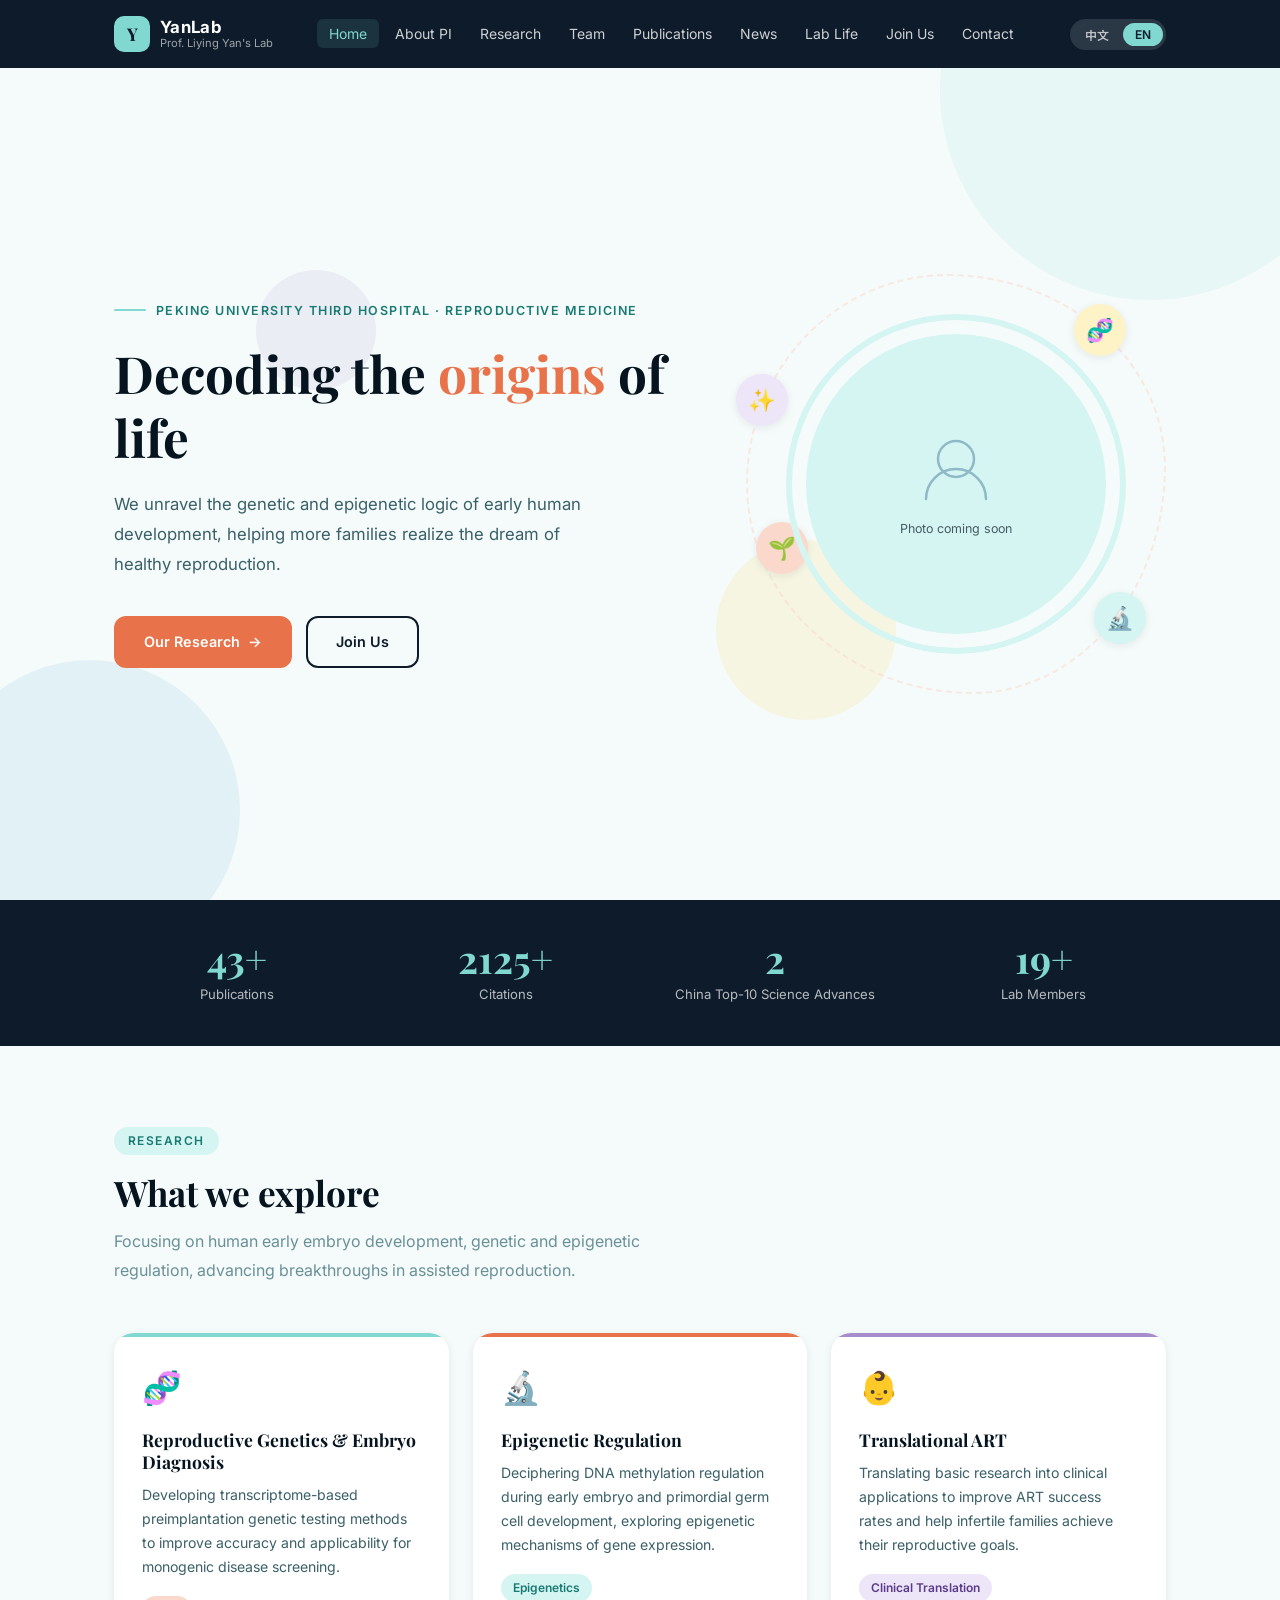
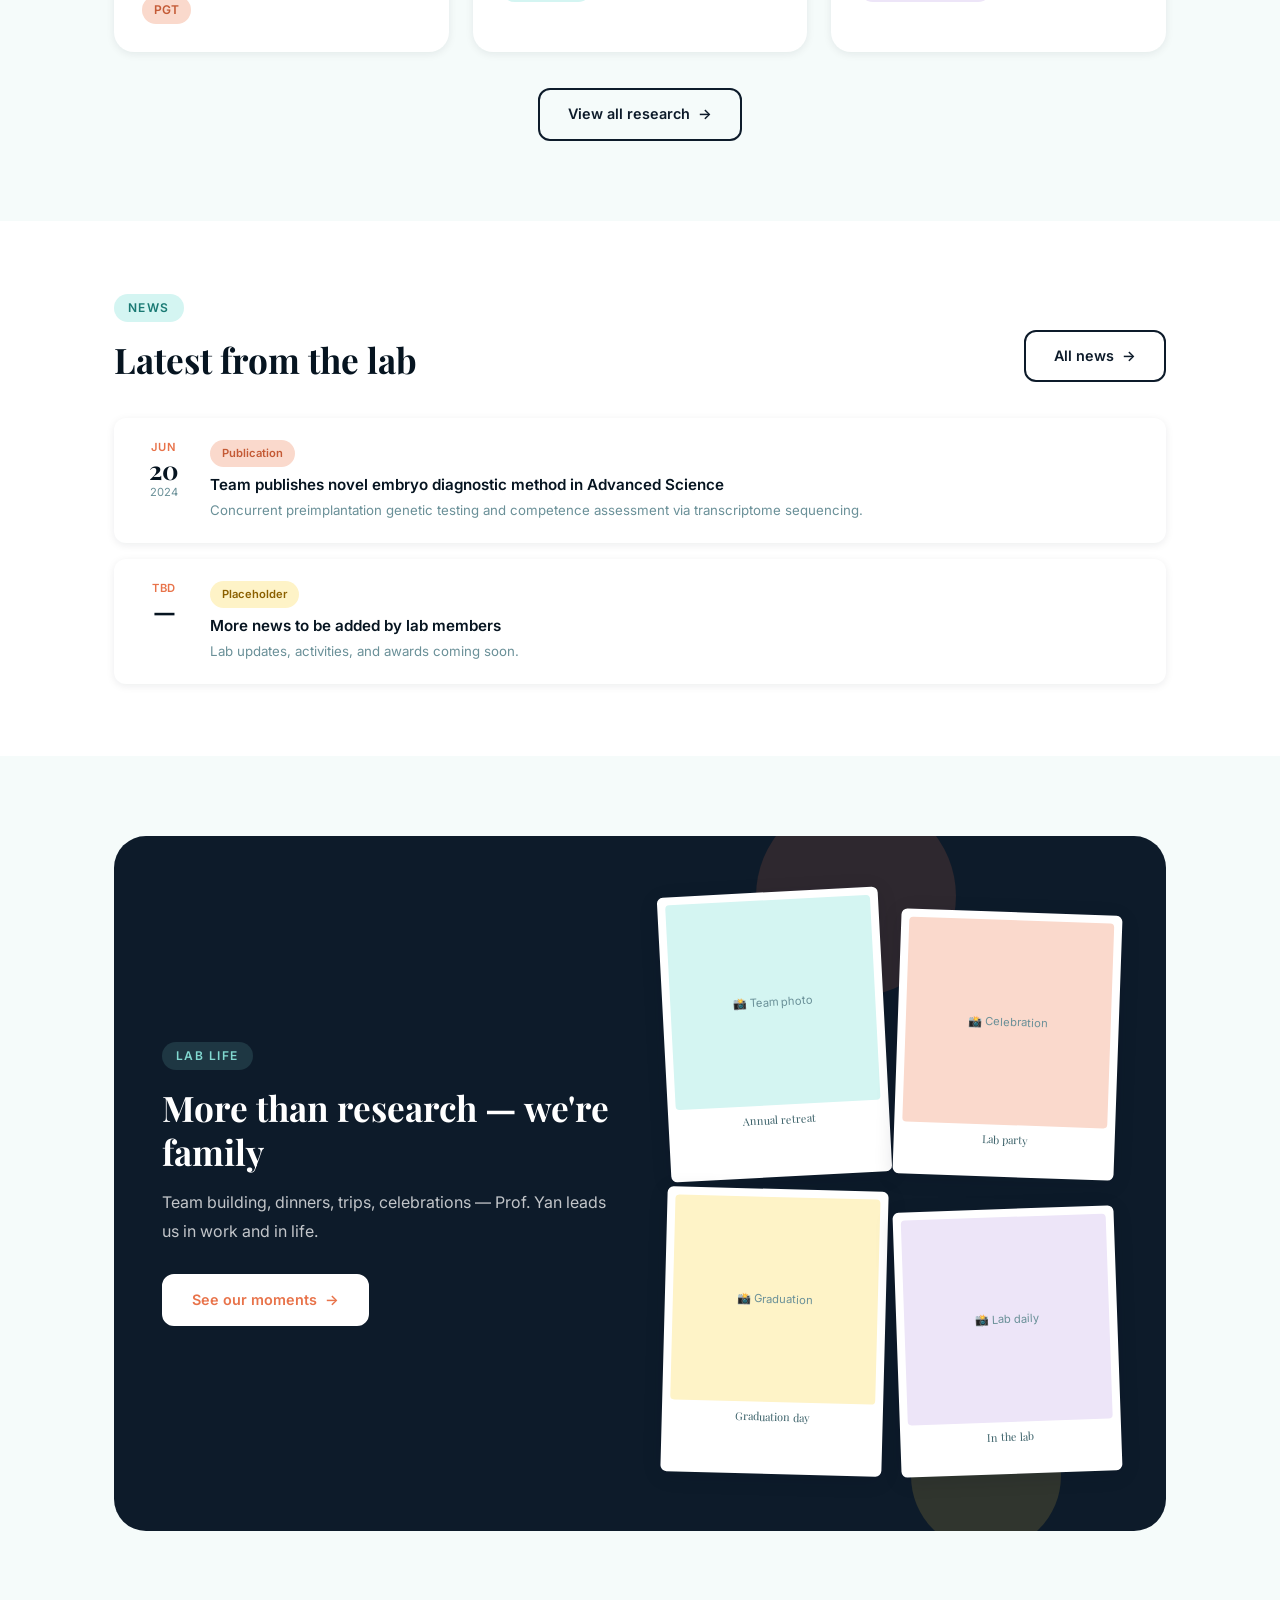
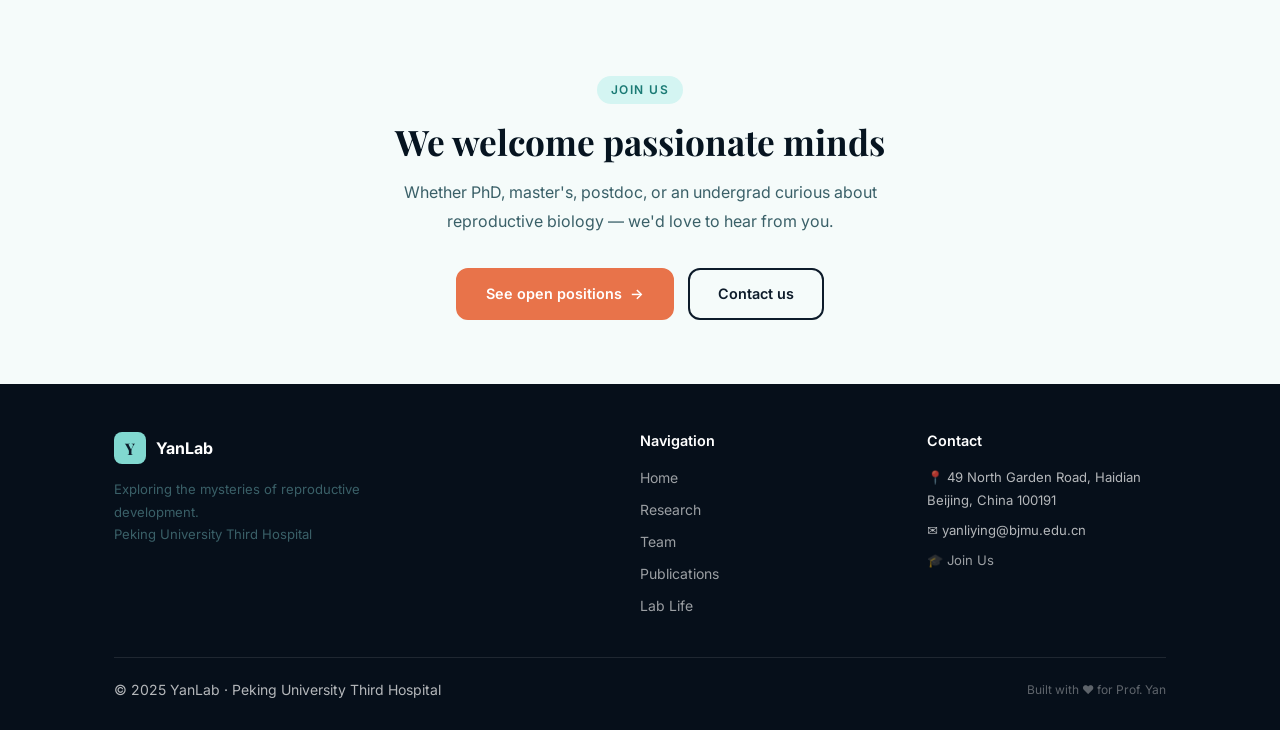
==== index.html @ 4a1dadf4 "1" ====
<!DOCTYPE html>
<html lang="zh">
<head>
  <meta charset="UTF-8">
  <meta name="viewport" content="width=device-width, initial-scale=1.0">
  <title>YanLab · 闫丽盈实验室</title>
  <meta name="description" content="YanLab — 北京大学第三医院闫丽盈教授实验室，专注生殖发育与遗传研究。">
  <link rel="preconnect" href="https://fonts.googleapis.com">
  <link rel="preconnect" href="https://fonts.gstatic.com" crossorigin>
  <link href="https://fonts.googleapis.com/css2?family=Playfair+Display:wght@400;700&family=Inter:wght@400;500;600&family=Noto+Sans+SC:wght@400;500;700&family=Noto+Serif+SC:wght@400;700&display=swap" rel="stylesheet">
  <link rel="stylesheet" href="css/style.css">
  <style>
    /* ── Hero ── */
    .hero {
      min-height: 100vh;
      padding-top: var(--nav-height);
      display: flex;
      align-items: center;
      background: var(--cream);
      position: relative;
      overflow: hidden;
    }

    .hero-deco {
      position: absolute;
      inset: 0;
      pointer-events: none;
      overflow: hidden;
    }

    /* colorful decorative blobs */
    .blob {
      position: absolute;
      border-radius: 50%;
      opacity: 0.13;
    }

    .hero-grid {
      display: grid;
      grid-template-columns: 1fr 420px;
      gap: 60px;
      align-items: center;
      position: relative;
      z-index: 1;
    }

    .hero-eyebrow {
      display: flex;
      align-items: center;
      gap: 10px;
      margin-bottom: 20px;
    }

    .hero-eyebrow-line {
      width: 32px;
      height: 2px;
      background: var(--tiffany);
      border-radius: 2px;
    }

    .hero-eyebrow-text {
      font-size: 0.78rem;
      font-weight: 600;
      letter-spacing: 0.12em;
      text-transform: uppercase;
      color: var(--tiffany-deep);
    }

    .hero h1 {
      margin-bottom: 20px;
      color: var(--text-dark);
    }

    .hero h1 em {
      font-style: normal;
      color: var(--coral);
    }

    .hero-desc {
      font-size: 1.05rem;
      color: var(--text-mid);
      margin-bottom: 36px;
      max-width: 480px;
    }

    .hero-btns {
      display: flex;
      gap: 14px;
      flex-wrap: wrap;
    }

    /* Hero visual — photo frame + handdrawn deco */
    .hero-visual {
      position: relative;
      display: flex;
      align-items: center;
      justify-content: center;
    }

    .hero-photo-ring {
      width: 340px;
      height: 340px;
      border-radius: 50%;
      border: 6px solid var(--tiffany-light);
      position: relative;
      display: flex;
      align-items: center;
      justify-content: center;
    }

    .hero-photo-inner {
      width: 300px;
      height: 300px;
      border-radius: 50%;
      background: var(--tiffany-light);
      display: flex;
      flex-direction: column;
      align-items: center;
      justify-content: center;
      color: var(--tiffany-deep);
      font-size: 0.82rem;
      text-align: center;
      padding: 20px;
      line-height: 1.6;
      overflow: hidden;
    }

    .hero-photo-inner img {
      width: 100%;
      height: 100%;
      object-fit: cover;
      border-radius: 50%;
    }

    /* Handdrawn placeholder spots around the ring */
    .deco-item {
      position: absolute;
      display: flex;
      align-items: center;
      justify-content: center;
      font-size: 1.4rem;
    }

    .deco-bubble {
      background: var(--white);
      border-radius: 50%;
      box-shadow: var(--shadow-sm);
      width: 52px;
      height: 52px;
    }

    /* handdrawn frame placeholder overlay */
    .handdrawn-overlay {
      position: absolute;
      inset: -40px;
      pointer-events: none;
      display: flex;
      align-items: center;
      justify-content: center;
    }

    .handdrawn-frame {
      width: 420px;
      height: 420px;
      border: 2.5px dashed var(--coral-light);
      border-radius: 48% 52% 46% 54% / 50% 46% 54% 50%;
      position: absolute;
      opacity: 0.5;
    }

    /* ── Stats bar ── */
    .stats-bar {
      background: var(--nav-bg);
      padding: 40px 0;
      margin-top: -1px;
    }

    .stats-grid {
      display: grid;
      grid-template-columns: repeat(4, 1fr);
      gap: 24px;
      text-align: center;
    }

    .stat-item { color: var(--white); }

    .stat-number {
      font-family: var(--font-display);
      font-size: 2.4rem;
      font-weight: 700;
      color: var(--tiffany);
      line-height: 1;
      margin-bottom: 6px;
    }

    .stat-label {
      font-size: 0.82rem;
      color: rgba(255,255,255,0.7);
    }

    /* ── Research preview ── */
    .research-grid {
      display: grid;
      grid-template-columns: repeat(3, 1fr);
      gap: 24px;
    }

    .research-card {
      background: var(--white);
      border-radius: var(--radius-lg);
      padding: 28px;
      box-shadow: var(--shadow-sm);
      transition: box-shadow 0.2s, transform 0.2s;
      position: relative;
      overflow: hidden;
    }

    .research-card::before {
      content: '';
      position: absolute;
      top: 0; left: 0; right: 0;
      height: 4px;
    }

    .research-card:nth-child(1)::before { background: var(--tiffany); }
    .research-card:nth-child(2)::before { background: var(--coral); }
    .research-card:nth-child(3)::before { background: var(--purple); }

    .research-card:hover {
      box-shadow: var(--shadow-md);
      transform: translateY(-3px);
    }

    .research-icon {
      font-size: 2rem;
      margin-bottom: 14px;
    }

    .research-card h3 {
      margin-bottom: 10px;
      font-size: 1.1rem;
    }

    .research-card p {
      font-size: 0.88rem;
      line-height: 1.7;
    }

    /* ── News preview ── */
    .news-list {
      display: flex;
      flex-direction: column;
      gap: 16px;
    }

    .news-item {
      display: flex;
      gap: 20px;
      align-items: flex-start;
      background: var(--white);
      border-radius: var(--radius-md);
      padding: 20px 24px;
      box-shadow: var(--shadow-sm);
      transition: box-shadow 0.2s;
    }

    .news-item:hover { box-shadow: var(--shadow-md); }

    .news-date {
      flex-shrink: 0;
      text-align: center;
      width: 52px;
    }

    .news-date-month {
      font-size: 0.7rem;
      font-weight: 600;
      text-transform: uppercase;
      color: var(--coral);
      letter-spacing: 0.08em;
    }

    .news-date-day {
      font-size: 1.6rem;
      font-weight: 700;
      font-family: var(--font-display);
      color: var(--text-dark);
      line-height: 1;
    }

    .news-content h4 {
      font-size: 0.95rem;
      font-weight: 600;
      color: var(--text-dark);
      margin-bottom: 5px;
      font-family: var(--font-body);
    }

    .news-content p {
      font-size: 0.83rem;
      color: var(--text-light);
    }

    /* ── Lab Life teaser ── */
    .lablife-teaser {
      background: var(--nav-bg);
      border-radius: var(--radius-xl);
      padding: 56px 48px;
      display: grid;
      grid-template-columns: 1fr 1fr;
      gap: 48px;
      align-items: center;
      position: relative;
      overflow: hidden;
    }

    .lablife-text h2 { color: var(--white); margin-bottom: 14px; }
    .lablife-text p  { color: rgba(255,255,255,0.75); margin-bottom: 28px; }

    .polaroid-grid {
      display: grid;
      grid-template-columns: 1fr 1fr;
      gap: 12px;
    }

    .polaroid {
      background: var(--white);
      border-radius: var(--radius-sm);
      padding: 8px 8px 28px;
      transform: rotate(var(--rot, 0deg));
      box-shadow: var(--shadow-md);
    }

    .polaroid-img {
      width: 100%;
      aspect-ratio: 1;
      border-radius: 4px;
      display: flex;
      align-items: center;
      justify-content: center;
      font-size: 0.7rem;
      color: var(--text-light);
      text-align: center;
    }

    .polaroid-caption {
      font-size: 0.68rem;
      text-align: center;
      color: var(--text-mid);
      margin-top: 6px;
      font-family: var(--font-display);
    }

    /* ── Scroll reveal ── */
    .reveal {
      opacity: 0;
      transform: translateY(24px);
      transition: opacity 0.6s ease, transform 0.6s ease;
    }

    .reveal.revealed {
      opacity: 1;
      transform: none;
    }

    /* ── Responsive ── */
    @media (max-width: 900px) {
      .hero-grid { grid-template-columns: 1fr; text-align: center; }
      .hero-visual { display: none; }
      .hero-btns { justify-content: center; }
      .hero-eyebrow { justify-content: center; }
      .stats-grid { grid-template-columns: repeat(2, 1fr); }
      .research-grid { grid-template-columns: 1fr; }
      .lablife-teaser { grid-template-columns: 1fr; }
    }

    @media (max-width: 600px) {
      .stats-grid { grid-template-columns: repeat(2, 1fr); gap: 16px; }
      .lablife-teaser { padding: 36px 24px; }
    }
  </style>
</head>
<body class="lang-zh">

  <!-- Nav + Footer injected by JS -->
  <script src="js/nav-footer.js"></script>

  <!-- ══════════════ HERO ══════════════ -->
  <section class="hero" id="home">
    <!-- background blobs -->
    <div class="hero-deco">
      <div class="blob" style="width:420px;height:420px;background:var(--tiffany);top:-120px;right:-80px;"></div>
      <div class="blob" style="width:300px;height:300px;background:var(--sky);bottom:-60px;left:-60px;"></div>
      <div class="blob" style="width:180px;height:180px;background:var(--gold);bottom:20%;right:30%;"></div>
      <div class="blob" style="width:120px;height:120px;background:var(--purple);top:30%;left:20%;"></div>
    </div>

    <div class="container">
      <div class="hero-grid">
        <!-- Text side -->
        <div class="hero-text">
          <div class="hero-eyebrow">
            <div class="hero-eyebrow-line"></div>
            <span class="hero-eyebrow-text">
              <span data-zh>北京大学第三医院 · 生殖医学科</span>
              <span data-en>Peking University Third Hospital · Reproductive Medicine</span>
            </span>
          </div>

          <h1>
            <span data-zh>探索生命<em>起点</em>的奥秘</span>
            <span data-en>Decoding the <em>origins</em> of life</span>
          </h1>

          <p class="hero-desc">
            <span data-zh>我们致力于揭示人类早期生命发育的遗传与表观遗传调控规律，让更多家庭实现健康生育的梦想。</span>
            <span data-en>We unravel the genetic and epigenetic logic of early human development, helping more families realize the dream of healthy reproduction.</span>
          </p>

          <div class="hero-btns">
            <a href="pages/research.html" class="btn btn-primary">
              <span data-zh>了解我们的研究</span>
              <span data-en>Our Research</span>
              →
            </a>
            <a href="pages/joinus.html" class="btn btn-outline">
              <span data-zh>加入我们</span>
              <span data-en>Join Us</span>
            </a>
          </div>
        </div>

        <!-- Visual side -->
        <div class="hero-visual">
          <!-- Hand-drawn decoration frame placeholder -->
          <div class="handdrawn-overlay">
            <div class="handdrawn-frame"></div>
          </div>

          <!-- Decorative floating bubbles -->
          <div class="deco-item deco-bubble" style="top:-10px;right:40px;background:var(--gold-light);">🧬</div>
          <div class="deco-item deco-bubble" style="bottom:10px;right:20px;background:var(--mint-light);">🔬</div>
          <div class="deco-item deco-bubble" style="top:60px;left:-10px;background:var(--purple-light);">✨</div>
          <div class="deco-item deco-bubble" style="bottom:80px;left:10px;background:var(--coral-light);">🌱</div>

          <!-- Photo ring -->
          <div class="hero-photo-ring">
            <div class="hero-photo-inner" id="hero-photo">
              <!-- Replace src with actual photo -->
              <svg width="80" height="80" viewBox="0 0 80 80" fill="none" xmlns="http://www.w3.org/2000/svg" style="margin-bottom:10px;opacity:0.4;">
                <circle cx="40" cy="30" r="18" stroke="#2B5F8A" stroke-width="2.5"/>
                <path d="M10 70c0-16.569 13.431-30 30-30s30 13.431 30 30" stroke="#2B5F8A" stroke-width="2.5" stroke-linecap="round"/>
              </svg>
              <span style="color:var(--blue);font-size:0.78rem;opacity:0.7;padding:0 16px;">
                <span data-zh>闫老师写真照<br>（待替换）</span>
                <span data-en>Photo coming soon</span>
              </span>
            </div>
          </div>
        </div>
      </div>
    </div>
  </section>

  <!-- ══════════════ STATS ══════════════ -->
  <div class="stats-bar">
    <div class="container">
      <div class="stats-grid">
        <div class="stat-item">
          <div class="stat-number count-up" data-target="45" data-suffix="+">0</div>
          <div class="stat-label">
            <span data-zh>发表论文</span>
            <span data-en>Publications</span>
          </div>
        </div>
        <div class="stat-item">
          <div class="stat-number count-up" data-target="2200" data-suffix="+">0</div>
          <div class="stat-label">
            <span data-zh>论文被引次数</span>
            <span data-en>Citations</span>
          </div>
        </div>
        <div class="stat-item">
          <div class="stat-number count-up" data-target="2">0</div>
          <div class="stat-label">
            <span data-zh>入选中国科学十大进展</span>
            <span data-en>China Top-10 Science Advances</span>
          </div>
        </div>
        <div class="stat-item">
          <div class="stat-number count-up" data-target="20" data-suffix="+">0</div>
          <div class="stat-label">
            <span data-zh>实验室成员</span>
            <span data-en>Lab Members</span>
          </div>
        </div>
      </div>
    </div>
  </div>

  <!-- ══════════════ RESEARCH PREVIEW ══════════════ -->
  <section class="section" id="research-preview">
    <div class="container">
      <div class="reveal">
        <span class="section-tag">
          <span data-zh>研究方向</span>
          <span data-en>Research</span>
        </span>
        <h2 class="section-title">
          <span data-zh>我们在探索什么</span>
          <span data-en>What we explore</span>
        </h2>
        <p class="section-subtitle">
          <span data-zh>聚焦人类早期胚胎发育、遗传与表观遗传调控，推动辅助生殖技术的科学突破。</span>
          <span data-en>Focusing on human early embryo development, genetic and epigenetic regulation, advancing breakthroughs in assisted reproduction.</span>
        </p>
      </div>

      <div class="research-grid">
        <div class="research-card reveal">
          <div class="research-icon">🧬</div>
          <h3>
            <span data-zh>生殖遗传与胚胎诊断</span>
            <span data-en>Reproductive Genetics & Embryo Diagnosis</span>
          </h3>
          <p>
            <span data-zh>开发基于转录组测序的胚胎着床前遗传学检测新方法，提高单基因病筛查的准确性与适用范围。</span>
            <span data-en>Developing transcriptome-based preimplantation genetic testing methods to improve accuracy and applicability for monogenic disease screening.</span>
          </p>
          <div style="margin-top:16px;">
            <span class="tag tag-coral">
              <span data-zh>胚胎诊断</span>
              <span data-en>PGT</span>
            </span>
          </div>
        </div>

        <div class="research-card reveal" style="transition-delay:0.1s;">
          <div class="research-icon">🔬</div>
          <h3>
            <span data-zh>表观遗传调控机制</span>
            <span data-en>Epigenetic Regulation</span>
          </h3>
          <p>
            <span data-zh>解析早期胚胎及原始生殖细胞发育过程中的DNA甲基化调控规律，探索基因表达的表观遗传机制。</span>
            <span data-en>Deciphering DNA methylation regulation during early embryo and primordial germ cell development, exploring epigenetic mechanisms of gene expression.</span>
          </p>
          <div style="margin-top:16px;">
            <span class="tag tag-mint">
              <span data-zh>表观遗传</span>
              <span data-en>Epigenetics</span>
            </span>
          </div>
        </div>

        <div class="research-card reveal" style="transition-delay:0.2s;">
          <div class="research-icon">👶</div>
          <h3>
            <span data-zh>辅助生殖技术转化</span>
            <span data-en>Translational ART</span>
          </h3>
          <p>
            <span data-zh>将基础研究成果转化为临床应用，提高辅助生殖治疗成功率，帮助更多不孕不育家庭实现生育梦想。</span>
            <span data-en>Translating basic research into clinical applications to improve ART success rates and help infertile families achieve their reproductive goals.</span>
          </p>
          <div style="margin-top:16px;">
            <span class="tag tag-purple">
              <span data-zh>临床转化</span>
              <span data-en>Clinical Translation</span>
            </span>
          </div>
        </div>
      </div>

      <div style="text-align:center;margin-top:36px;" class="reveal">
        <a href="pages/research.html" class="btn btn-outline">
          <span data-zh>查看全部研究方向</span>
          <span data-en>View all research</span>
          →
        </a>
      </div>
    </div>
  </section>

  <!-- ══════════════ NEWS PREVIEW ══════════════ -->
  <section class="section" style="background:var(--white);padding:72px 0;" id="news-preview">
    <div class="container">
      <div class="reveal" style="display:flex;justify-content:space-between;align-items:flex-end;margin-bottom:36px;flex-wrap:wrap;gap:16px;">
        <div>
          <span class="section-tag">
            <span data-zh>新闻动态</span>
            <span data-en>News</span>
          </span>
          <h2 class="section-title" style="margin-bottom:0;">
            <span data-zh>实验室最新动态</span>
            <span data-en>Latest from the lab</span>
          </h2>
        </div>
        <a href="pages/news.html" class="btn btn-outline" style="flex-shrink:0;">
          <span data-zh>全部动态</span>
          <span data-en>All news</span>
          →
        </a>
      </div>

      <div class="news-list">
        <div class="news-item reveal">
          <div class="news-date">
            <div class="news-date-month"><span data-zh>六月</span><span data-en>Jun</span></div>
            <div class="news-date-day">20</div>
            <div style="font-size:0.7rem;color:var(--text-light);">2024</div>
          </div>
          <div class="news-content">
            <div style="margin-bottom:8px;">
              <span class="tag tag-coral" style="font-size:0.7rem;">
                <span data-zh>论文发表</span>
                <span data-en>Publication</span>
              </span>
            </div>
            <h4>
              <span data-zh>团队在 Advanced Science 发表胚胎诊断新方法</span>
              <span data-en>Team publishes novel embryo diagnostic method in Advanced Science</span>
            </h4>
            <p>
              <span data-zh>基于RNA转录组测序，同步实现胚胎单基因病诊断与着床潜能评估。</span>
              <span data-en>Concurrent preimplantation genetic testing and competence assessment via transcriptome sequencing.</span>
            </p>
          </div>
        </div>

        <div class="news-item reveal" style="transition-delay:0.1s;">
          <div class="news-date">
            <div class="news-date-month"><span data-zh>待更新</span><span data-en>TBD</span></div>
            <div class="news-date-day">—</div>
          </div>
          <div class="news-content">
            <div style="margin-bottom:8px;">
              <span class="tag tag-gold" style="font-size:0.7rem;">
                <span data-zh>占位新闻</span>
                <span data-en>Placeholder</span>
              </span>
            </div>
            <h4>
              <span data-zh>更多新闻即将由实验室同学补充</span>
              <span data-en>More news to be added by lab members</span>
            </h4>
            <p>
              <span data-zh>实验室最新动态、活动与荣誉持续更新中。</span>
              <span data-en>Lab updates, activities, and awards coming soon.</span>
            </p>
          </div>
        </div>
      </div>
    </div>
  </section>

  <!-- ══════════════ LAB LIFE TEASER ══════════════ -->
  <section class="section" id="lablife-teaser">
    <div class="container">
      <div class="lablife-teaser reveal">
        <!-- colorful blobs inside -->
        <div class="blob" style="width:200px;height:200px;background:var(--coral);top:-40px;right:20%;opacity:0.15;"></div>
        <div class="blob" style="width:150px;height:150px;background:var(--gold);bottom:-20px;right:10%;opacity:0.15;"></div>

        <div class="lablife-text">
          <span class="section-tag" style="background:rgba(129,216,208,0.15);color:var(--tiffany);">
            <span data-zh>实验室生活</span>
            <span data-en>Lab Life</span>
          </span>
          <h2>
            <span data-zh>不只是科研，也是家人</span>
            <span data-en>More than research — we're family</span>
          </h2>
          <p>
            <span data-zh>团建、聚餐、旅行、节日……闫老师带着大家一起工作，也一起生活。</span>
            <span data-en>Team building, dinners, trips, celebrations — Prof. Yan leads us in work and in life.</span>
          </p>
          <a href="pages/lablife.html" class="btn btn-white">
            <span data-zh>看看我们的日常</span>
            <span data-en>See our moments</span>
            →
          </a>
        </div>

        <!-- Polaroid grid placeholder -->
        <div class="polaroid-grid">
          <div class="polaroid" style="--rot:-3deg;">
            <div class="polaroid-img" style="background:var(--mint-light);">
              <span style="font-size:0.7rem;color:var(--text-light);padding:8px;text-align:center;">
                <span data-zh>📸 团建照片</span>
                <span data-en>📸 Team photo</span>
              </span>
            </div>
            <div class="polaroid-caption">
              <span data-zh>年度团建</span>
              <span data-en>Annual retreat</span>
            </div>
          </div>
          <div class="polaroid" style="--rot:2deg;margin-top:20px;">
            <div class="polaroid-img" style="background:var(--coral-light);">
              <span style="font-size:0.7rem;color:var(--text-light);padding:8px;text-align:center;">
                <span data-zh>📸 节日庆典</span>
                <span data-en>📸 Celebration</span>
              </span>
            </div>
            <div class="polaroid-caption">
              <span data-zh>节日聚会</span>
              <span data-en>Lab party</span>
            </div>
          </div>
          <div class="polaroid" style="--rot:1.5deg;">
            <div class="polaroid-img" style="background:var(--gold-light);">
              <span style="font-size:0.7rem;color:var(--text-light);padding:8px;text-align:center;">
                <span data-zh>📸 毕业季</span>
                <span data-en>📸 Graduation</span>
              </span>
            </div>
            <div class="polaroid-caption">
              <span data-zh>毕业快乐</span>
              <span data-en>Graduation day</span>
            </div>
          </div>
          <div class="polaroid" style="--rot:-2deg;margin-top:20px;">
            <div class="polaroid-img" style="background:var(--purple-light);">
              <span style="font-size:0.7rem;color:var(--text-light);padding:8px;text-align:center;">
                <span data-zh>📸 实验日常</span>
                <span data-en>📸 Lab daily</span>
              </span>
            </div>
            <div class="polaroid-caption">
              <span data-zh>实验日常</span>
              <span data-en>In the lab</span>
            </div>
          </div>
        </div>
      </div>
    </div>
  </section>

  <!-- ══════════════ JOIN TEASER ══════════════ -->
  <section class="section" style="background:var(--cream);padding:64px 0;text-align:center;">
    <div class="container">
      <div class="reveal">
        <span class="section-tag">
          <span data-zh>加入我们</span>
          <span data-en>Join Us</span>
        </span>
        <h2 style="margin-bottom:14px;">
          <span data-zh>我们欢迎有热情的你</span>
          <span data-en>We welcome passionate minds</span>
        </h2>
        <p style="max-width:520px;margin:0 auto 32px;color:var(--text-mid);">
          <span data-zh>无论你是博士生、硕士生、博士后，还是对生殖发育充满好奇的本科生，都欢迎来聊聊。</span>
          <span data-en>Whether PhD, master's, postdoc, or an undergrad curious about reproductive biology — we'd love to hear from you.</span>
        </p>
        <div style="display:flex;gap:14px;justify-content:center;flex-wrap:wrap;">
          <a href="pages/joinus.html" class="btn btn-primary">
            <span data-zh>查看招生信息</span>
            <span data-en>See open positions</span>
            →
          </a>
          <a href="pages/contact.html" class="btn btn-outline">
            <span data-zh>联系我们</span>
            <span data-en>Contact us</span>
          </a>
        </div>
      </div>
    </div>
  </section>

  <script src="js/main.js"></script>
</body>
</html>
---- css/style.css ----
/* ===== YanLab Design Tokens — T1 Tiffany Mint ===== */
:root {
  /* backgrounds */
  --cream:      #F5FBFA;
  --white:      #FFFFFF;

  /* nav */
  --nav-bg:     #0D1B2A;
  --nav-dark:   #060F1A;

  /* tiffany — primary accent */
  --tiffany:       #81D8D0;
  --tiffany-light: #D4F5F2;
  --tiffany-dark:  #3AABA3;
  --tiffany-deep:  #1A7A74;

  /* coral — warm point */
  --coral:      #E8734A;
  --coral-light:#FAD9CC;
  --coral-dark: #C45A35;

  /* gold */
  --gold:       #F5C842;
  --gold-light: #FEF3C7;

  /* purple */
  --purple:     #A78BCA;
  --purple-light:#EDE5F8;

  /* sky */
  --sky:        #5BA8D8;
  --sky-light:  #DAEEF8;

  /* text — cooler tone to match palette */
  --text-dark:  #061420;
  --text-mid:   #3A6068;
  --text-light: #6A9098;

  /* legacy aliases used throughout */
  --blue:       #0D1B2A;
  --blue-light: #D4F5F2;
  --blue-dark:  #060F1A;
  --mint:       #81D8D0;
  --mint-light: #D4F5F2;

  --radius-sm:  6px;
  --radius-md:  12px;
  --radius-lg:  20px;
  --radius-xl:  32px;

  --shadow-sm:  0 2px 8px rgba(6,20,32,0.08);
  --shadow-md:  0 4px 20px rgba(6,20,32,0.12);

  --font-display: 'Playfair Display', 'Noto Serif SC', Georgia, serif;
  --font-body:    'Inter', 'Noto Sans SC', system-ui, sans-serif;

  --nav-height: 68px;
  --max-width:  1100px;
}

/* ===== Reset & Base ===== */
*, *::before, *::after { box-sizing: border-box; margin: 0; padding: 0; }

html { scroll-behavior: smooth; font-size: 16px; }

body {
  font-family: var(--font-body);
  background: var(--cream);
  color: var(--text-dark);
  line-height: 1.7;
  -webkit-font-smoothing: antialiased;
}

img { max-width: 100%; display: block; }
a { color: inherit; text-decoration: none; }
ul { list-style: none; }

/* ===== Typography ===== */
h1, h2, h3, h4 {
  font-family: var(--font-display);
  line-height: 1.25;
  color: var(--text-dark);
}
h1 { font-size: clamp(2rem, 5vw, 3.2rem); }
h2 { font-size: clamp(1.6rem, 3vw, 2.2rem); }
h3 { font-size: clamp(1.1rem, 2vw, 1.4rem); }
p  { color: var(--text-mid); line-height: 1.8; }

/* ===== Layout ===== */
.container {
  max-width: var(--max-width);
  margin: 0 auto;
  padding: 0 24px;
}

.section {
  padding: 80px 0;
}

.section-tag {
  display: inline-block;
  font-size: 0.75rem;
  font-weight: 600;
  letter-spacing: 0.12em;
  text-transform: uppercase;
  color: var(--tiffany-deep);
  background: var(--tiffany-light);
  padding: 4px 14px;
  border-radius: 20px;
  margin-bottom: 16px;
}

.section-title {
  margin-bottom: 12px;
}

.section-subtitle {
  color: var(--text-light);
  font-size: 1rem;
  margin-bottom: 48px;
  max-width: 600px;
}

/* ===== Navigation ===== */
.navbar {
  position: fixed;
  top: 0; left: 0; right: 0;
  height: var(--nav-height);
  background: var(--nav-bg);
  z-index: 100;
  display: flex;
  align-items: center;
}

.nav-inner {
  display: flex;
  align-items: center;
  justify-content: space-between;
  width: 100%;
  max-width: var(--max-width);
  margin: 0 auto;
  padding: 0 24px;
}

.nav-logo {
  display: flex;
  align-items: center;
  gap: 10px;
}

.nav-logo-mark {
  width: 36px;
  height: 36px;
  background: var(--tiffany);
  border-radius: 10px;
  display: flex;
  align-items: center;
  justify-content: center;
  font-family: var(--font-display);
  font-size: 1.1rem;
  font-weight: 700;
  color: var(--nav-bg);
  flex-shrink: 0;
}

.nav-logo-text {
  display: flex;
  flex-direction: column;
  line-height: 1.2;
}

.nav-logo-text .main {
  font-size: 1.05rem;
  font-weight: 700;
  color: var(--white);
  letter-spacing: 0.02em;
}

.nav-logo-text .sub {
  font-size: 0.7rem;
  color: rgba(255,255,255,0.6);
}

.nav-links {
  display: flex;
  align-items: center;
  gap: 4px;
}

.nav-links a {
  font-size: 0.875rem;
  color: rgba(255,255,255,0.8);
  padding: 6px 12px;
  border-radius: var(--radius-sm);
  transition: color 0.2s, background 0.2s;
}

.nav-links a:hover,
.nav-links a.active {
  color: var(--tiffany);
  background: rgba(129,216,208,0.12);
}

.nav-right {
  display: flex;
  align-items: center;
  gap: 12px;
}

/* Language toggle */
.lang-toggle {
  display: flex;
  align-items: center;
  background: rgba(255,255,255,0.12);
  border-radius: 20px;
  padding: 3px;
  gap: 2px;
}

.lang-btn {
  font-size: 0.75rem;
  font-weight: 600;
  padding: 4px 12px;
  border-radius: 16px;
  border: none;
  cursor: pointer;
  background: transparent;
  color: rgba(255,255,255,0.7);
  transition: all 0.2s;
  font-family: var(--font-body);
}

.lang-btn.active {
  background: var(--tiffany);
  color: var(--nav-bg);
}

.nav-hamburger {
  display: none;
  flex-direction: column;
  gap: 5px;
  cursor: pointer;
  padding: 4px;
}

.nav-hamburger span {
  width: 22px;
  height: 2px;
  background: var(--white);
  border-radius: 2px;
  transition: all 0.3s;
}

/* ===== Buttons ===== */
.btn {
  display: inline-flex;
  align-items: center;
  gap: 8px;
  padding: 12px 28px;
  border-radius: var(--radius-md);
  font-size: 0.9rem;
  font-weight: 600;
  cursor: pointer;
  border: 2px solid transparent;
  transition: all 0.2s;
  font-family: var(--font-body);
}

.btn-primary {
  background: var(--coral);
  color: var(--white);
  border-color: var(--coral);
}

.btn-primary:hover {
  background: var(--coral-dark);
  border-color: var(--coral-dark);
  transform: translateY(-1px);
}

.btn-outline {
  background: transparent;
  color: var(--blue);
  border-color: var(--blue);
}

.btn-outline:hover {
  background: var(--blue);
  color: var(--white);
  transform: translateY(-1px);
}

.btn-white {
  background: var(--white);
  color: var(--coral);
  border-color: var(--white);
}

.btn-white:hover {
  background: var(--cream);
  transform: translateY(-1px);
}

/* ===== Cards ===== */
.card {
  background: var(--white);
  border-radius: var(--radius-lg);
  padding: 28px;
  box-shadow: var(--shadow-sm);
  transition: box-shadow 0.2s, transform 0.2s;
}

.card:hover {
  box-shadow: var(--shadow-md);
  transform: translateY(-2px);
}

/* ===== Tags / Badges ===== */
.tag {
  display: inline-flex;
  align-items: center;
  gap: 5px;
  padding: 4px 12px;
  border-radius: 20px;
  font-size: 0.75rem;
  font-weight: 600;
}

.tag-coral  { background: var(--coral-light);  color: var(--coral-dark); }
.tag-mint   { background: var(--tiffany-light); color: var(--tiffany-deep); }
.tag-gold   { background: var(--gold-light);   color: #8B6000; }
.tag-purple { background: var(--purple-light); color: #5A3A8A; }
.tag-sky    { background: var(--sky-light);    color: #1A5A8A; }
.tag-blue   { background: var(--tiffany-light); color: var(--tiffany-deep); }

/* ===== Footer ===== */
footer {
  background: var(--nav-dark);
  color: rgba(255,255,255,0.7);
  padding: 48px 0 28px;
  font-size: 0.875rem;
}

footer h4 {
  color: var(--white);
  font-family: var(--font-body);
  font-size: 0.9rem;
  font-weight: 600;
  margin-bottom: 16px;
}

.footer-grid {
  display: grid;
  grid-template-columns: 2fr 1fr 1fr;
  gap: 48px;
  margin-bottom: 40px;
}

.footer-bottom {
  border-top: 1px solid rgba(255,255,255,0.1);
  padding-top: 20px;
  display: flex;
  justify-content: space-between;
  align-items: center;
  flex-wrap: wrap;
  gap: 12px;
}

footer a { color: rgba(255,255,255,0.6); transition: color 0.2s; }
footer a:hover { color: var(--tiffany); }

/* ===== Placeholder styles ===== */
.photo-placeholder {
  background: var(--blue-light);
  border-radius: 50%;
  display: flex;
  align-items: center;
  justify-content: center;
  color: var(--blue);
  font-size: 0.8rem;
  font-weight: 500;
  text-align: center;
}

.handdrawn-placeholder {
  border: 2px dashed var(--coral-light);
  border-radius: var(--radius-lg);
  display: flex;
  align-items: center;
  justify-content: center;
  color: var(--coral);
  font-size: 0.8rem;
  text-align: center;
  padding: 16px;
}

/* ===== Decorative colorful dots ===== */
.deco-dot {
  position: absolute;
  border-radius: 50%;
  opacity: 0.18;
  pointer-events: none;
}

/* ===== Responsive ===== */
@media (max-width: 768px) {
  .nav-links { display: none; }
  .nav-hamburger { display: flex; }

  .nav-links.open {
    display: flex;
    flex-direction: column;
    position: absolute;
    top: var(--nav-height);
    left: 0; right: 0;
    background: var(--blue-dark);
    padding: 16px;
    gap: 4px;
  }

  .footer-grid {
    grid-template-columns: 1fr;
    gap: 28px;
  }

  .section { padding: 56px 0; }
}

/* ===== Lang hidden utility ===== */
[data-zh], [data-en] { display: none; }
body.lang-zh [data-zh] { display: revert; }
body.lang-en [data-en] { display: revert; }
body.lang-zh [data-zh].inline { display: inline; }
body.lang-en [data-en].inline { display: inline; }

/* fix: block-level zh/en wrappers */
body.lang-zh [data-zh].block { display: block; }
body.lang-en [data-en].block { display: block; }
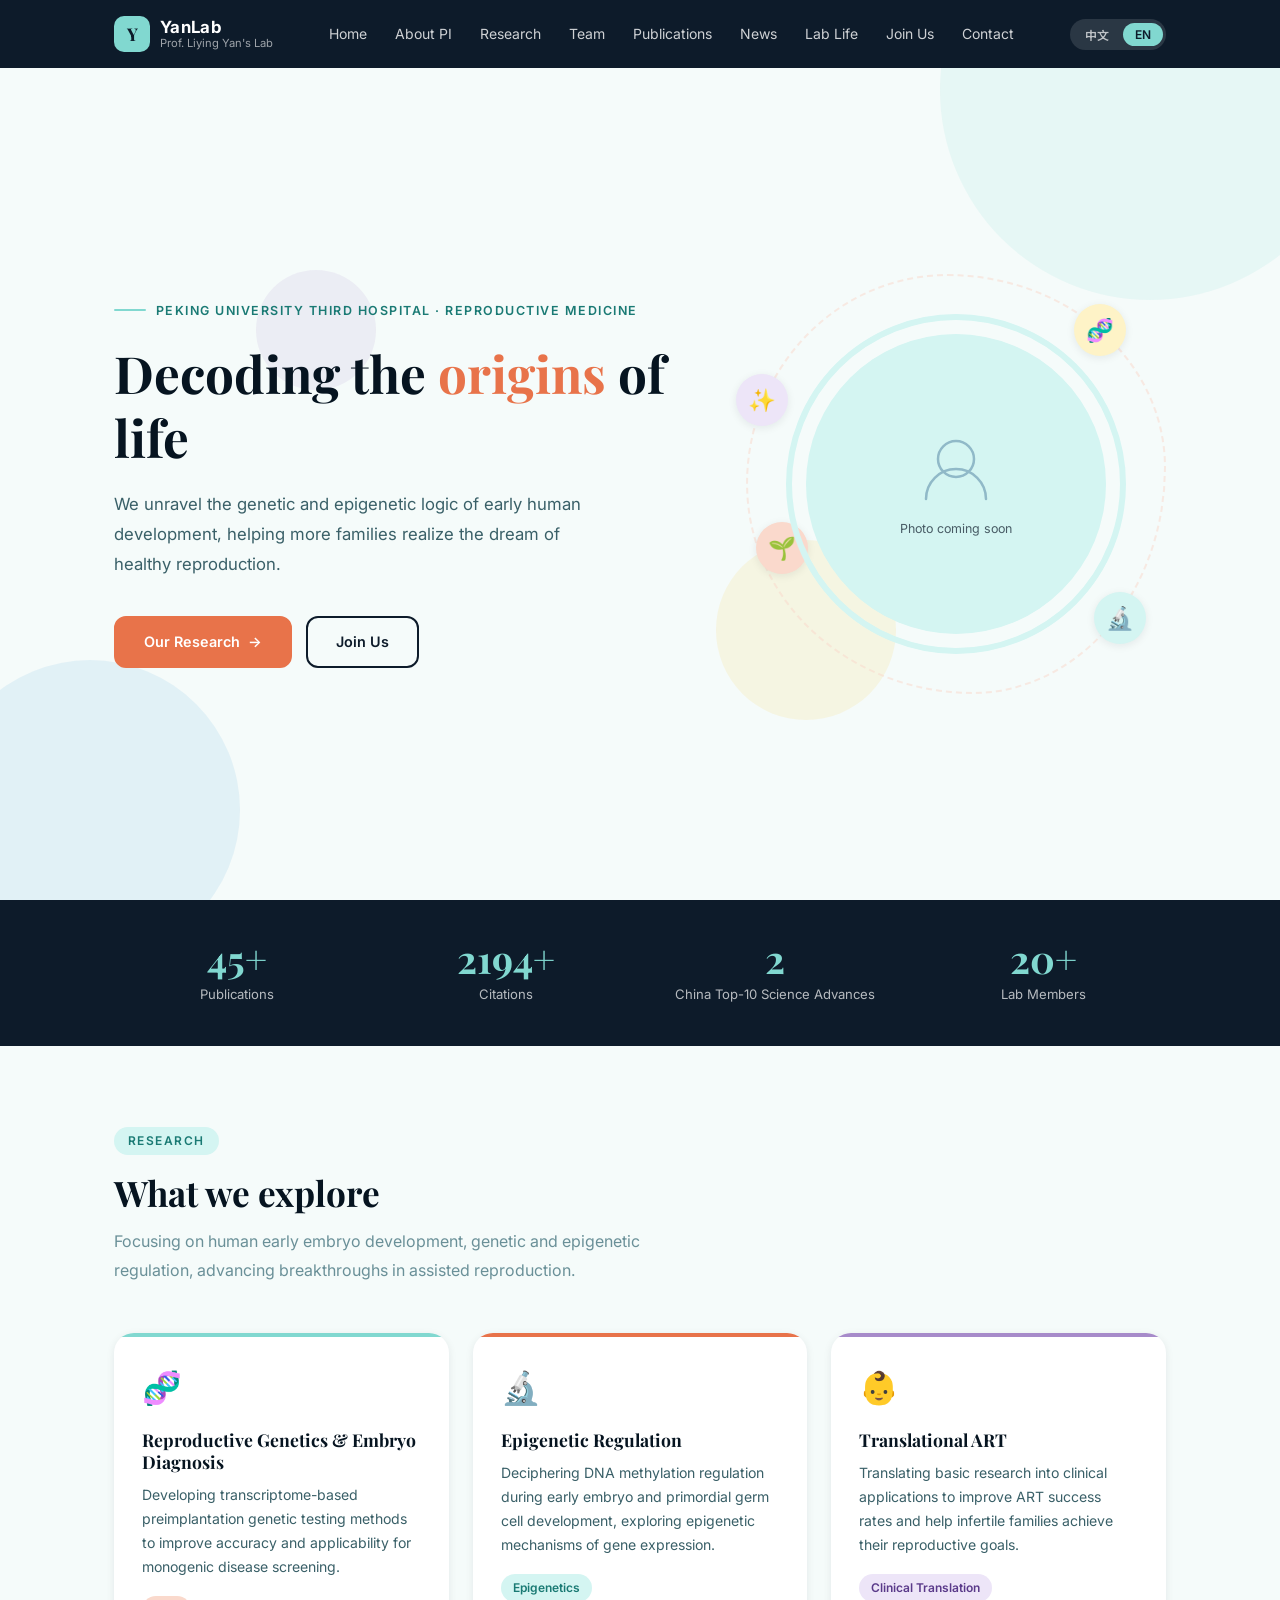
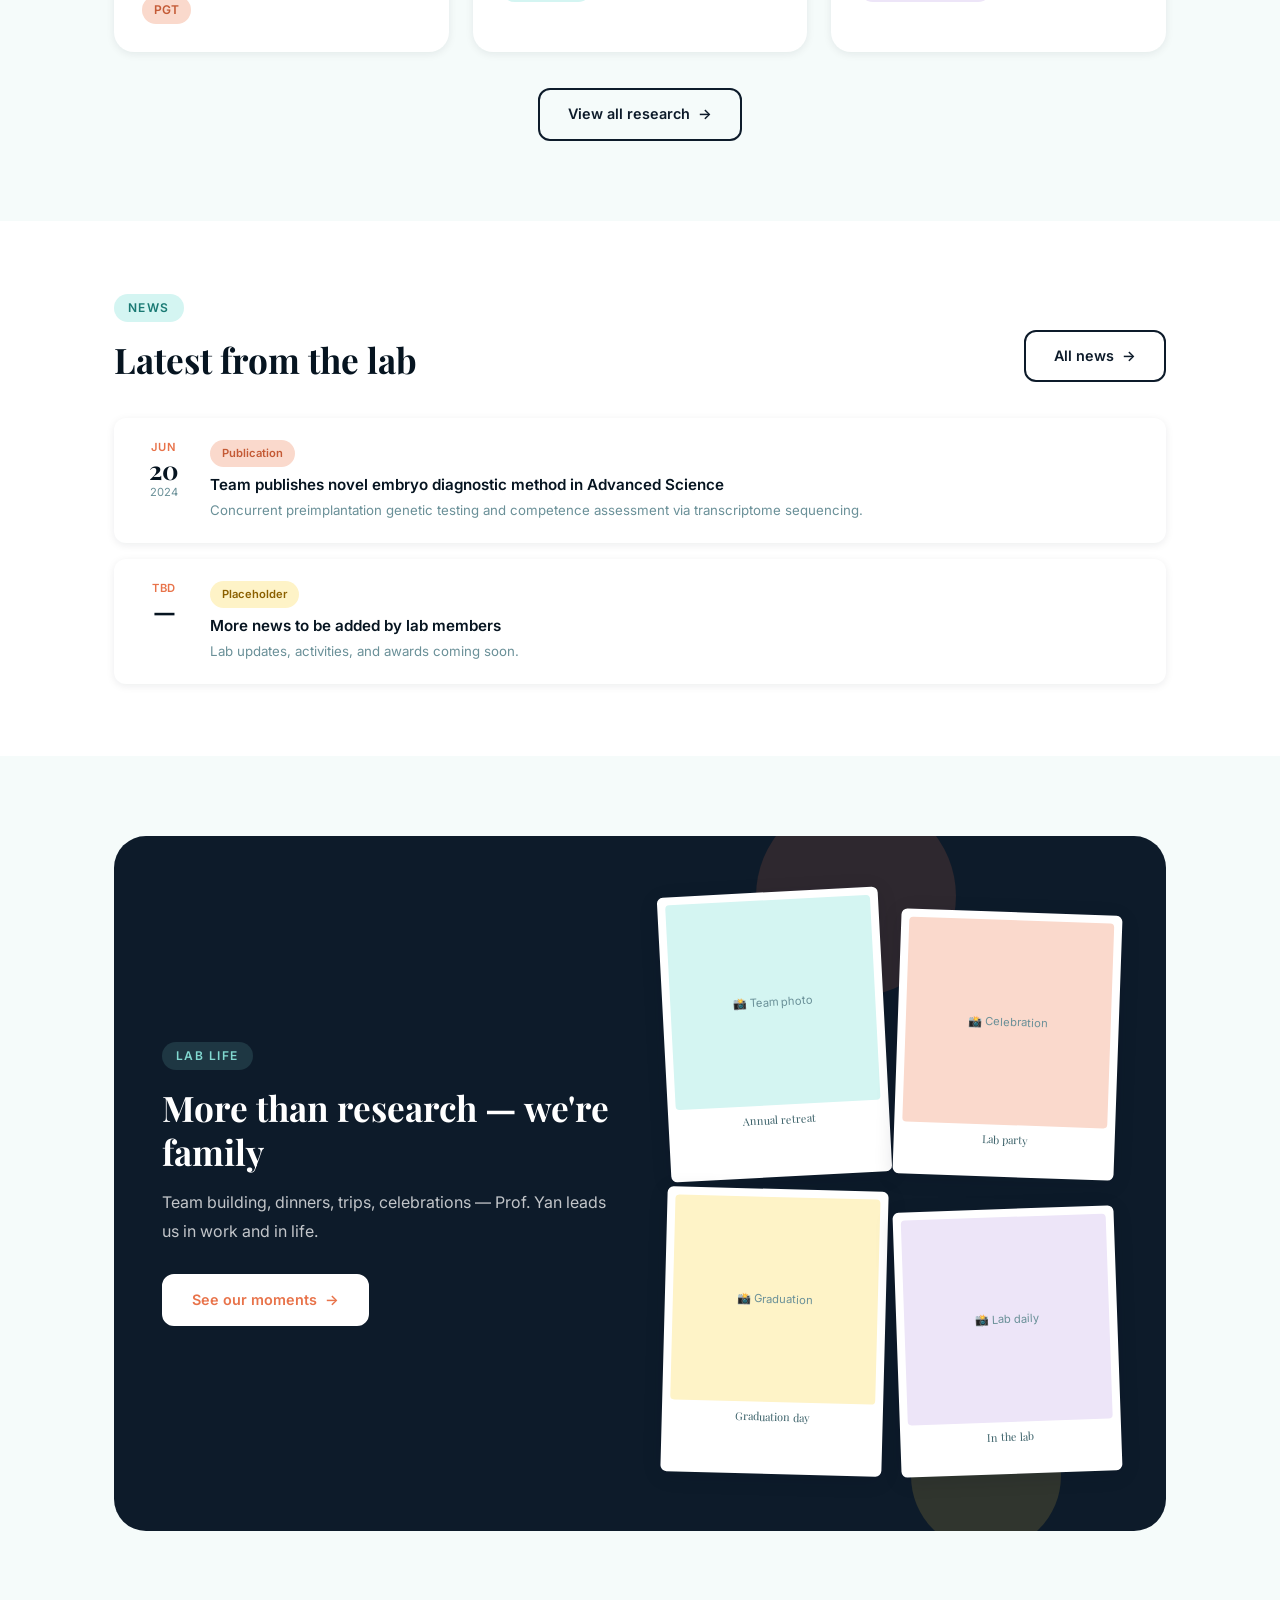
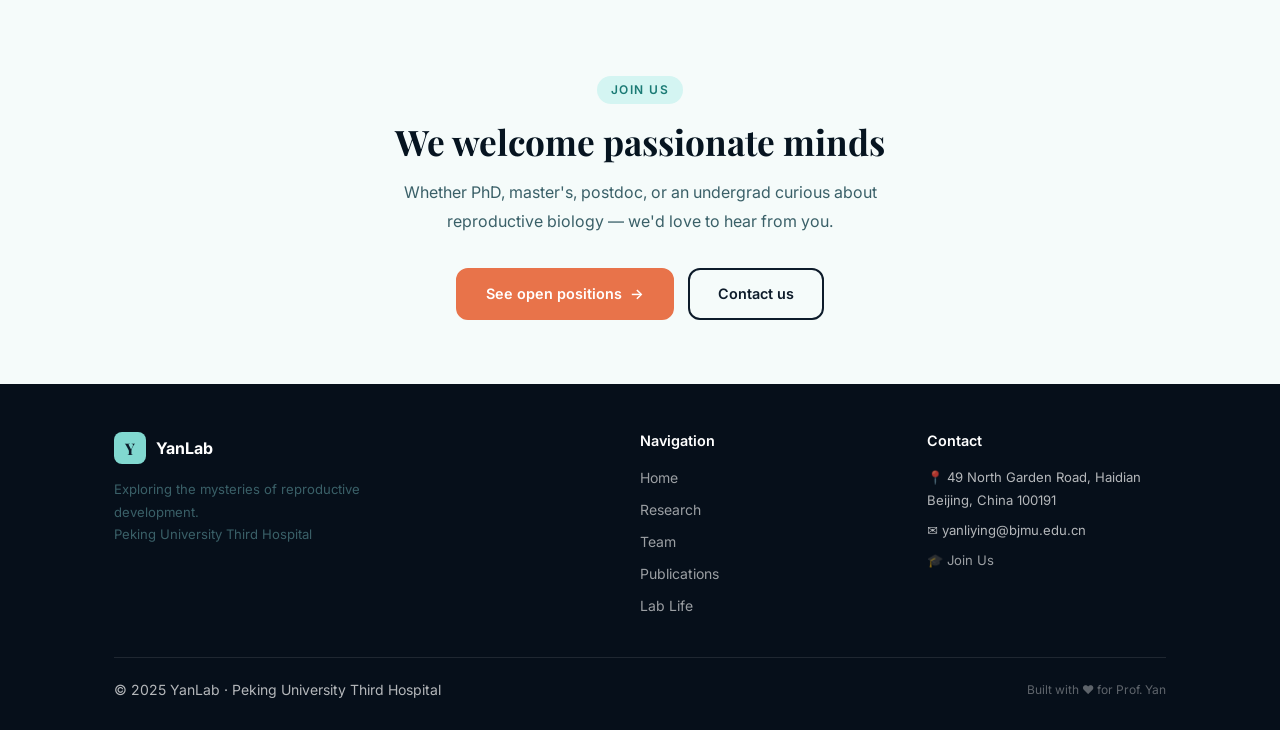
==== commit 2b910ecb: "fixed some small issues" ====
--- a/index.html
+++ b/index.html
@@ -418,12 +418,12 @@
           </p>
 
           <div class="hero-btns">
-            <a href="pages/research.html" class="btn btn-primary">
+            <a href="/pages/research.html" class="btn btn-primary">
               <span data-zh>了解我们的研究</span>
               <span data-en>Our Research</span>
               →
             </a>
-            <a href="pages/joinus.html" class="btn btn-outline">
+            <a href="/pages/joinus.html" class="btn btn-outline">
               <span data-zh>加入我们</span>
               <span data-en>Join Us</span>
             </a>
@@ -573,7 +573,7 @@
       </div>
 
       <div style="text-align:center;margin-top:36px;" class="reveal">
-        <a href="pages/research.html" class="btn btn-outline">
+        <a href="/pages/research.html" class="btn btn-outline">
           <span data-zh>查看全部研究方向</span>
           <span data-en>View all research</span>
           →
@@ -596,7 +596,7 @@
             <span data-en>Latest from the lab</span>
           </h2>
         </div>
-        <a href="pages/news.html" class="btn btn-outline" style="flex-shrink:0;">
+        <a href="/pages/news.html" class="btn btn-outline" style="flex-shrink:0;">
           <span data-zh>全部动态</span>
           <span data-en>All news</span>
           →
@@ -675,7 +675,7 @@
             <span data-zh>团建、聚餐、旅行、节日……闫老师带着大家一起工作，也一起生活。</span>
             <span data-en>Team building, dinners, trips, celebrations — Prof. Yan leads us in work and in life.</span>
           </p>
-          <a href="pages/lablife.html" class="btn btn-white">
+          <a href="/pages/lablife.html" class="btn btn-white">
             <span data-zh>看看我们的日常</span>
             <span data-en>See our moments</span>
             →
@@ -754,12 +754,12 @@
           <span data-en>Whether PhD, master's, postdoc, or an undergrad curious about reproductive biology — we'd love to hear from you.</span>
         </p>
         <div style="display:flex;gap:14px;justify-content:center;flex-wrap:wrap;">
-          <a href="pages/joinus.html" class="btn btn-primary">
+          <a href="/pages/joinus.html" class="btn btn-primary">
             <span data-zh>查看招生信息</span>
             <span data-en>See open positions</span>
             →
           </a>
-          <a href="pages/contact.html" class="btn btn-outline">
+          <a href="/pages/contact.html" class="btn btn-outline">
             <span data-zh>联系我们</span>
             <span data-en>Contact us</span>
           </a>
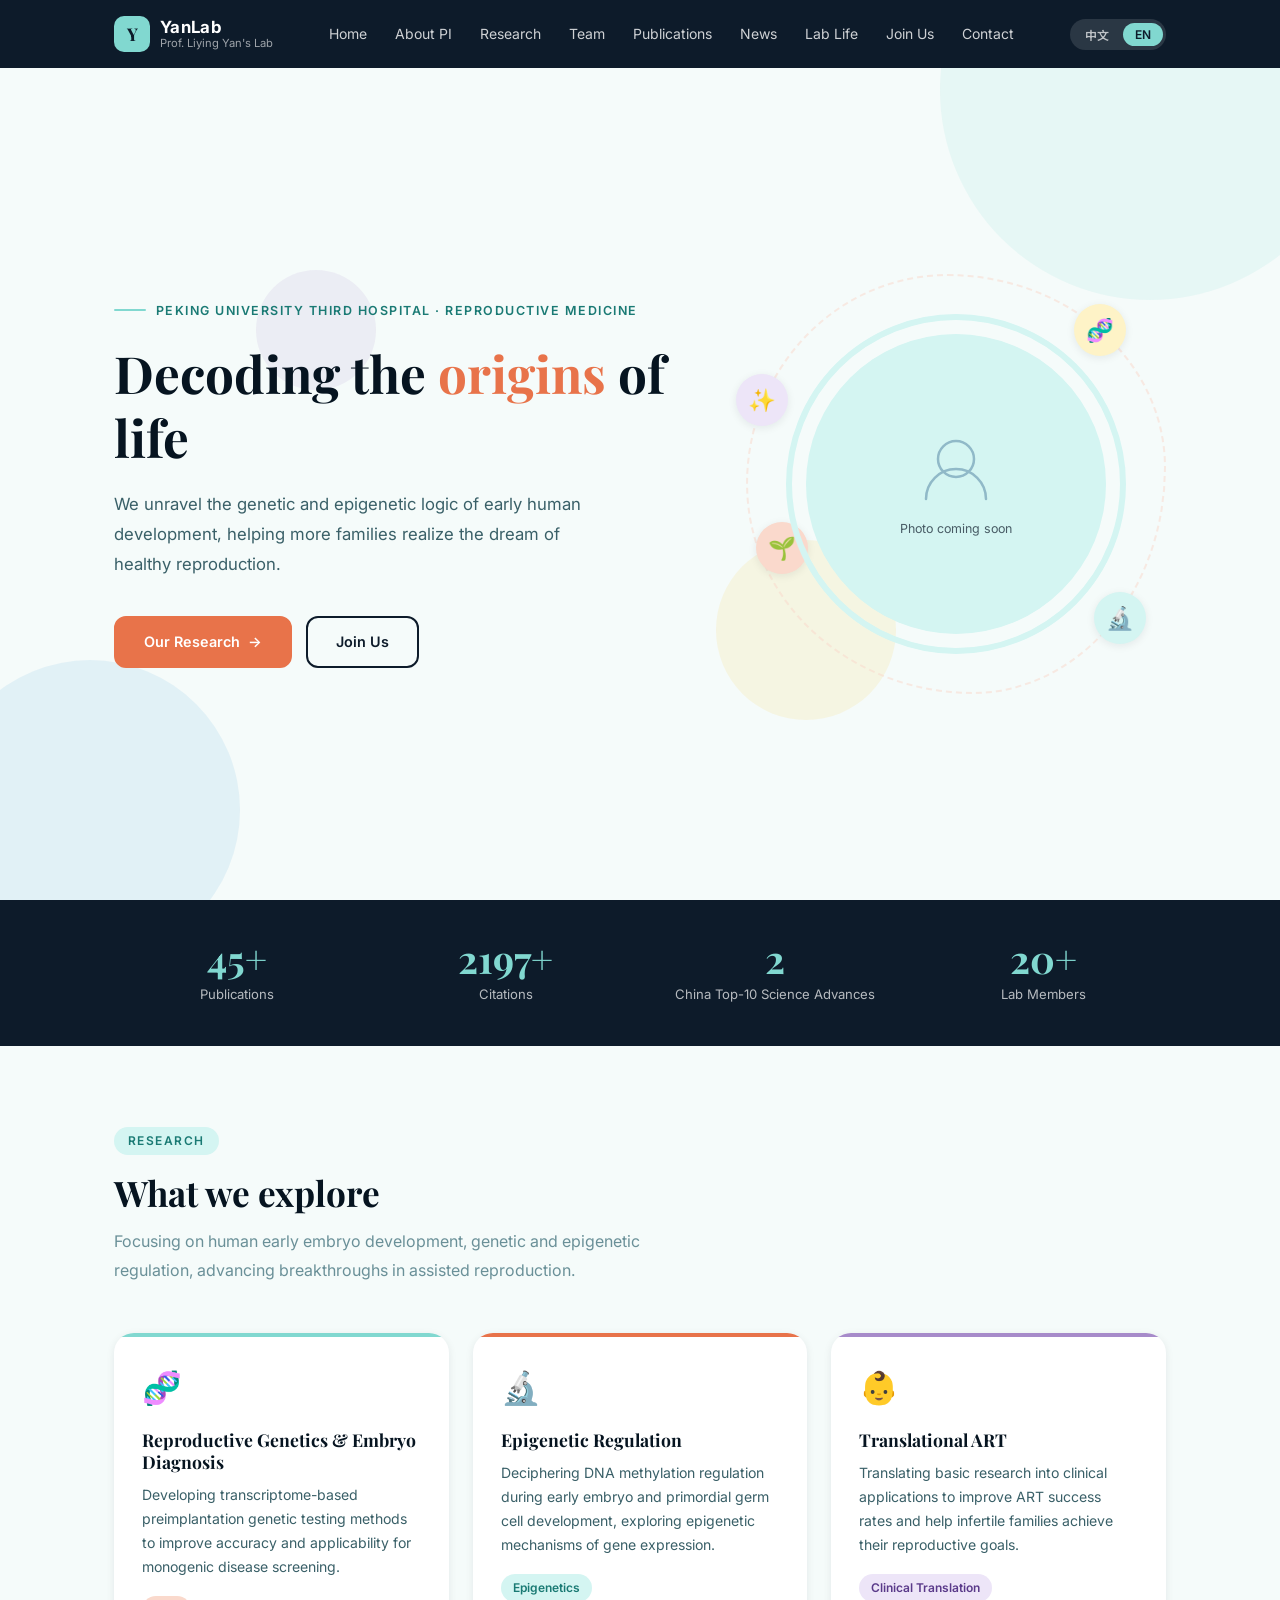
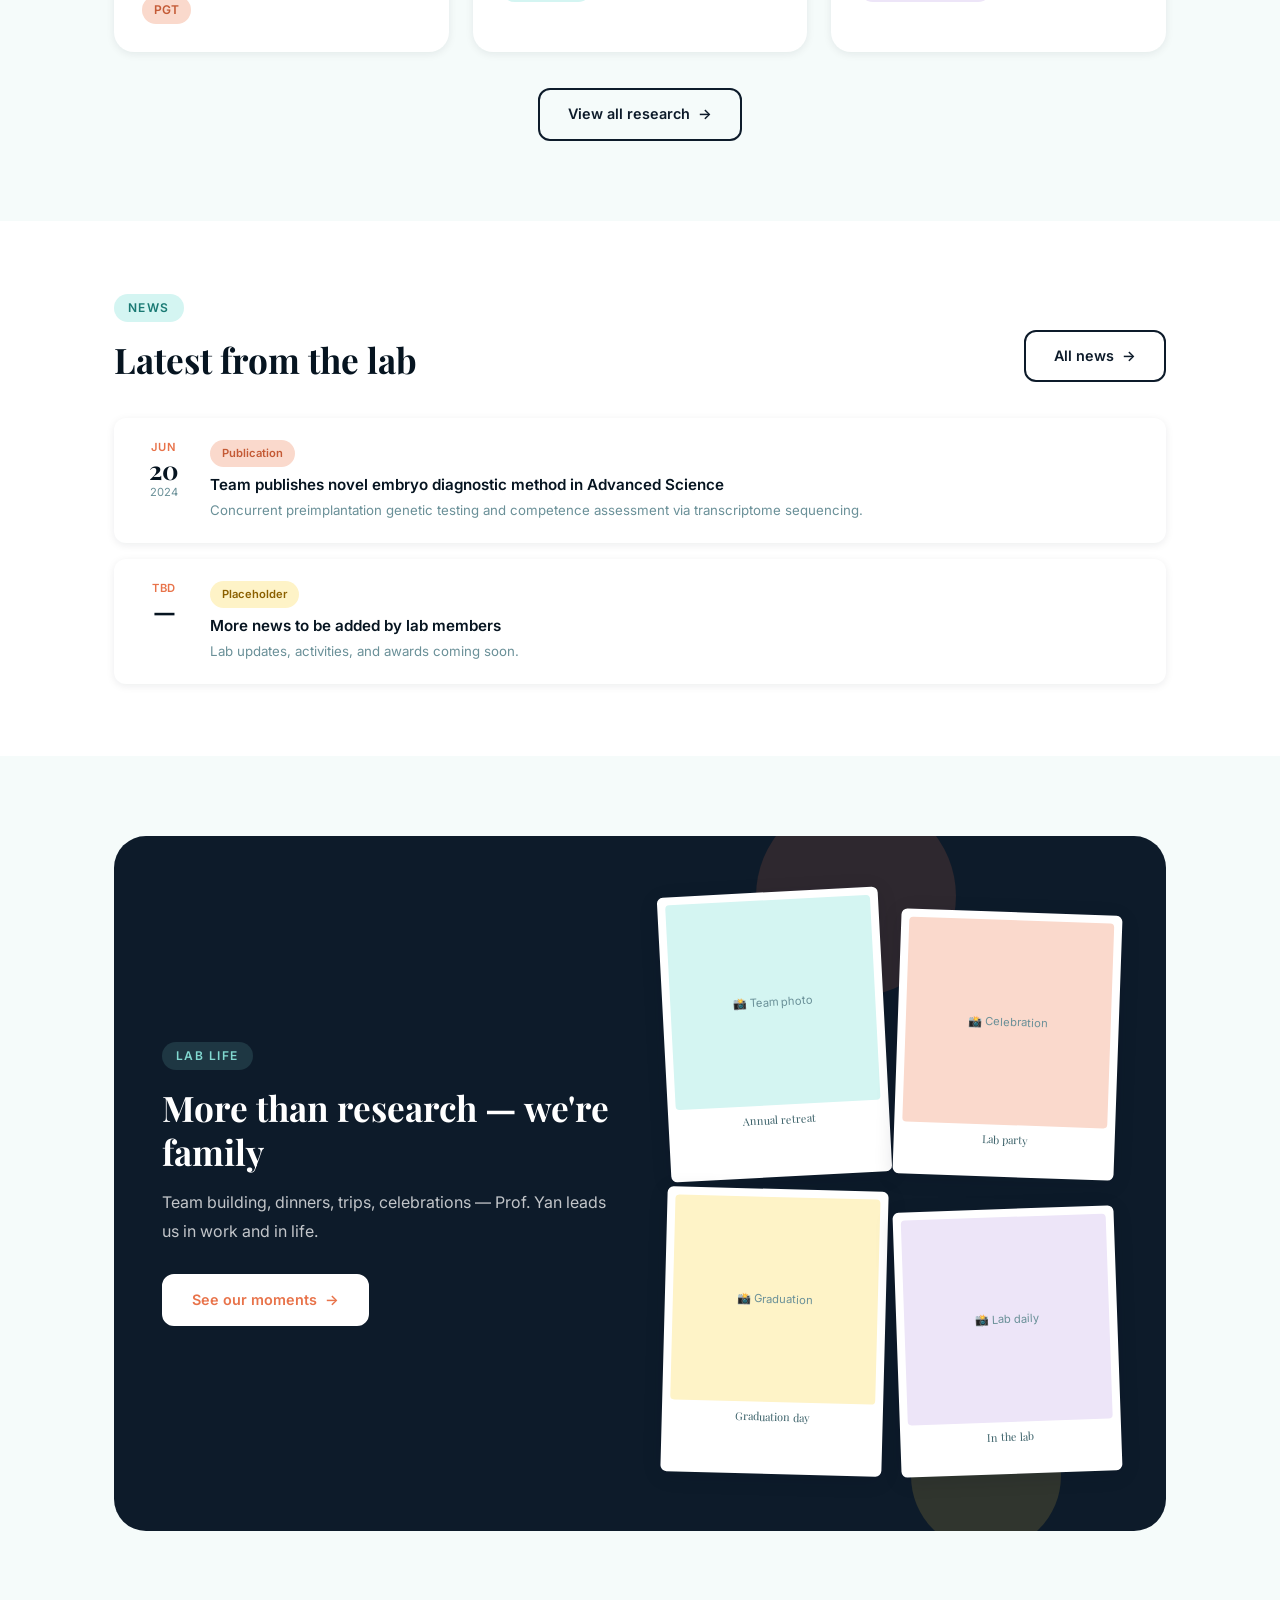
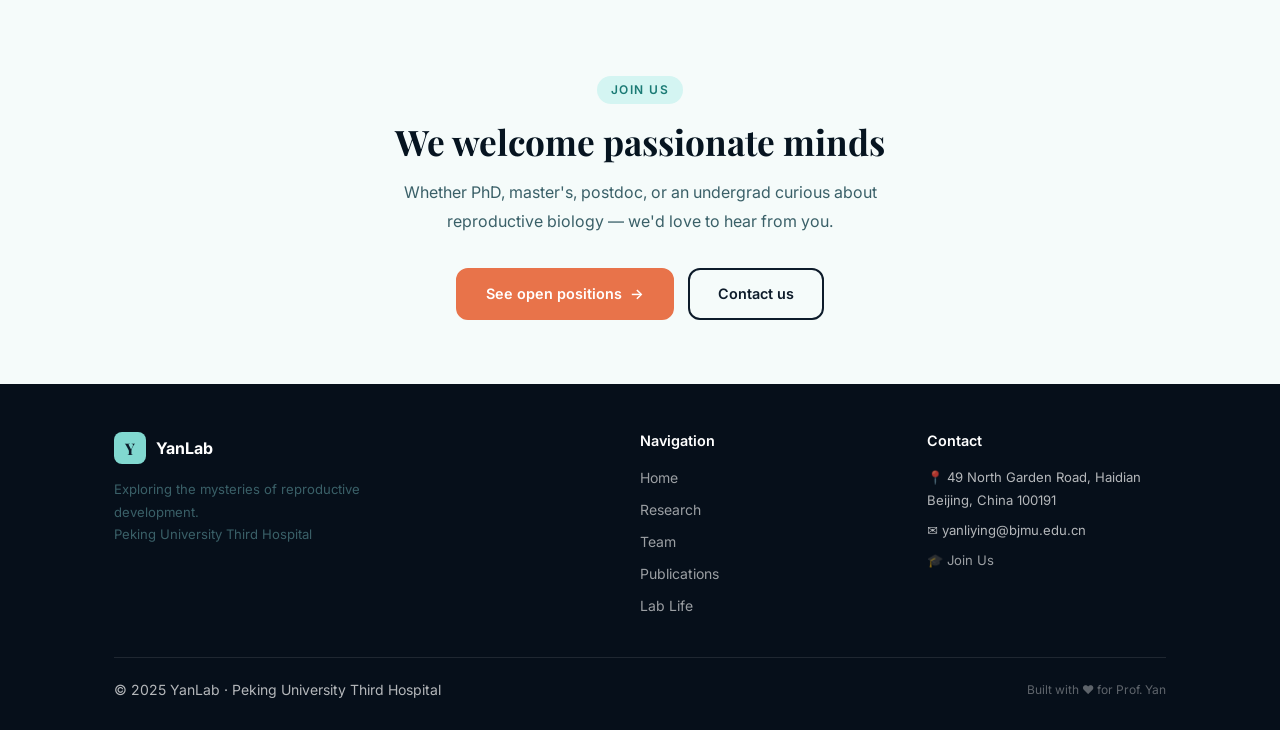
==== commit e9d288be: "added admin" ====
--- a/index.html
+++ b/index.html
@@ -769,5 +769,6 @@
   </section>
 
   <script src="js/main.js"></script>
+  <script src="js/cms.js"></script>
 </body>
 </html>
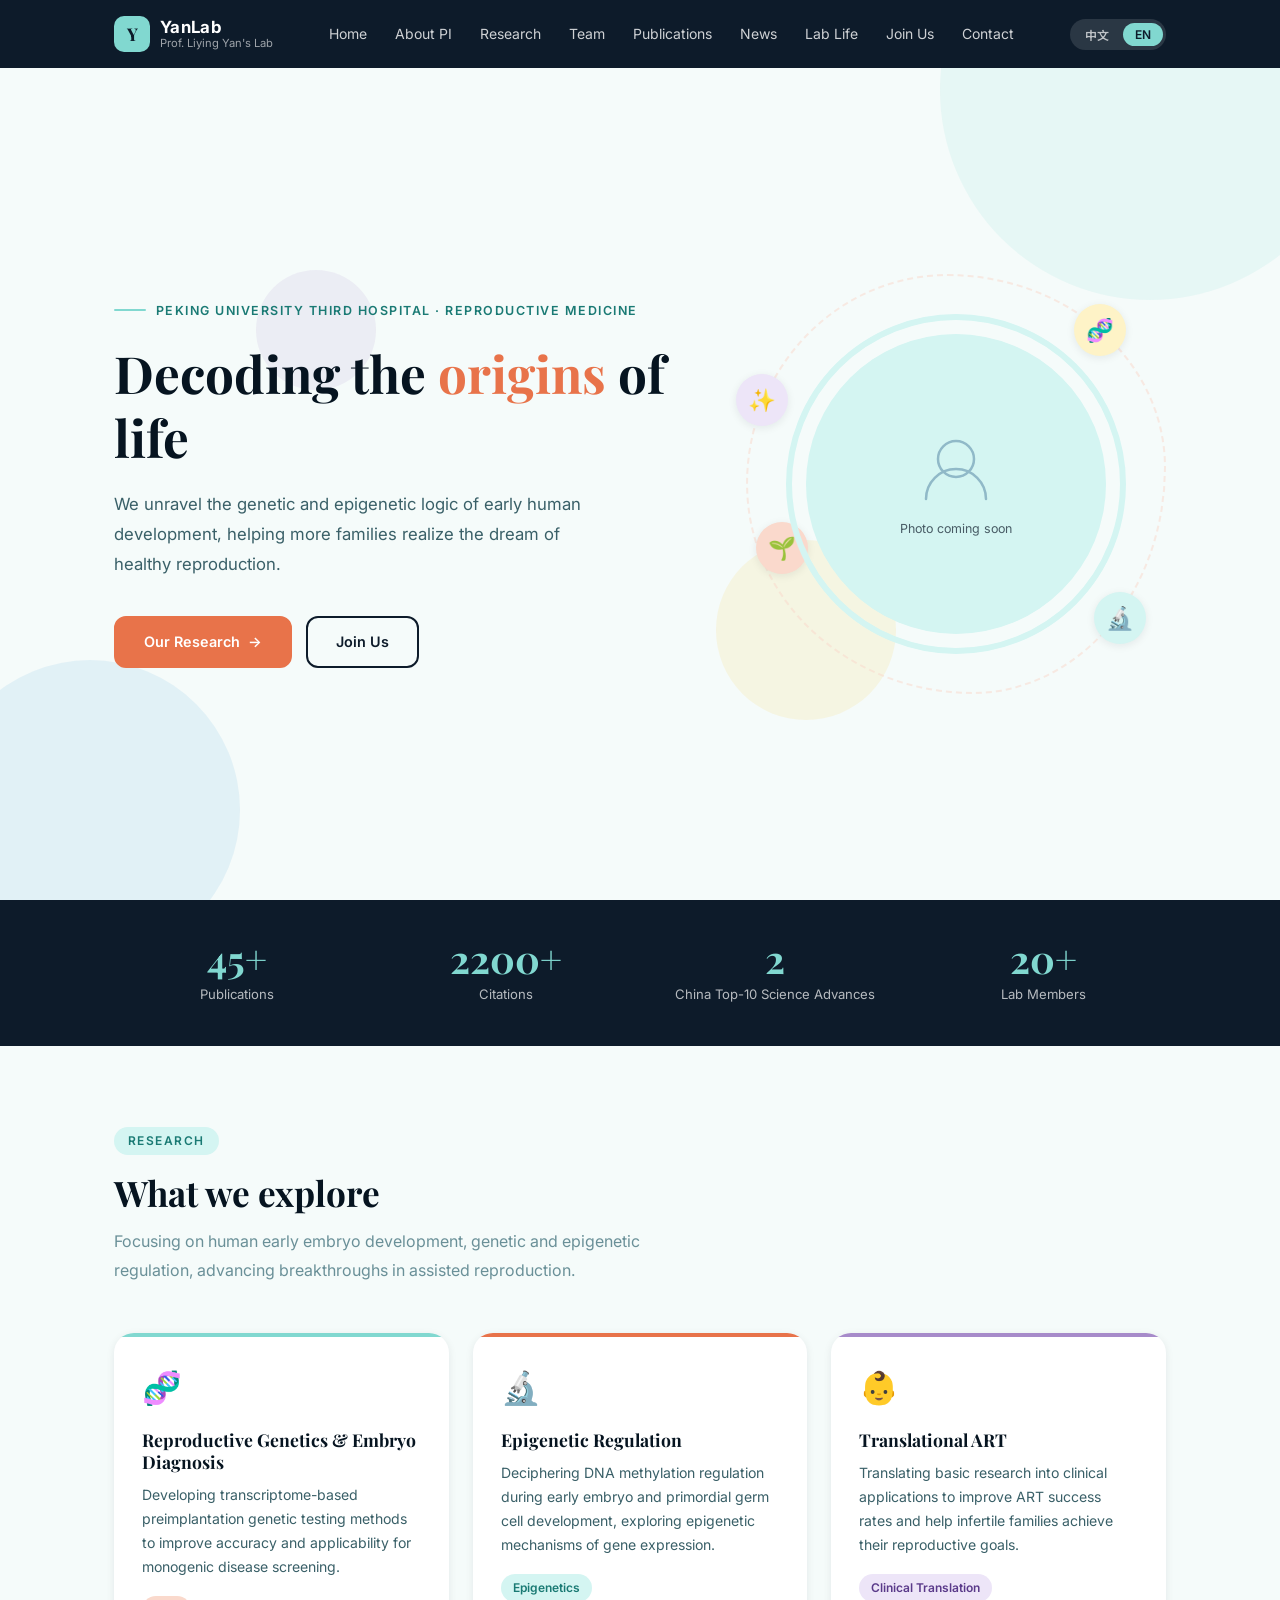
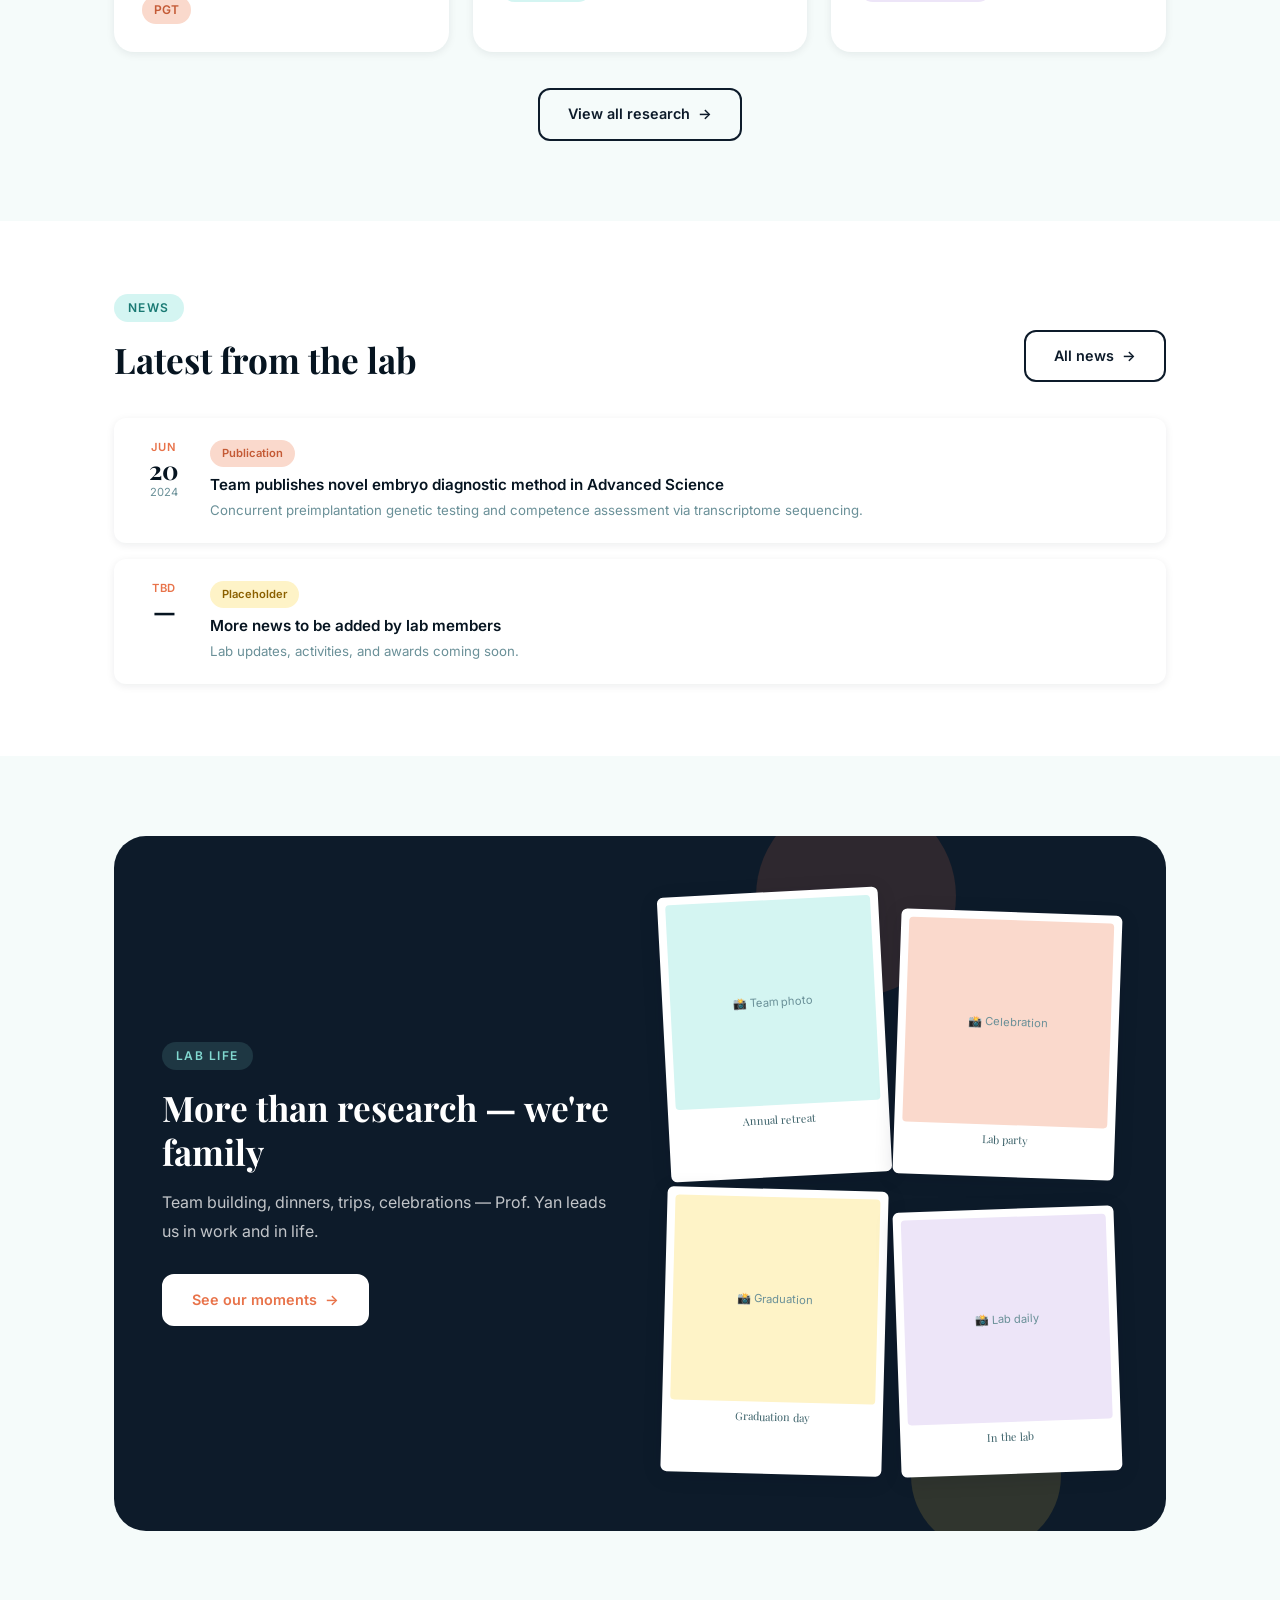
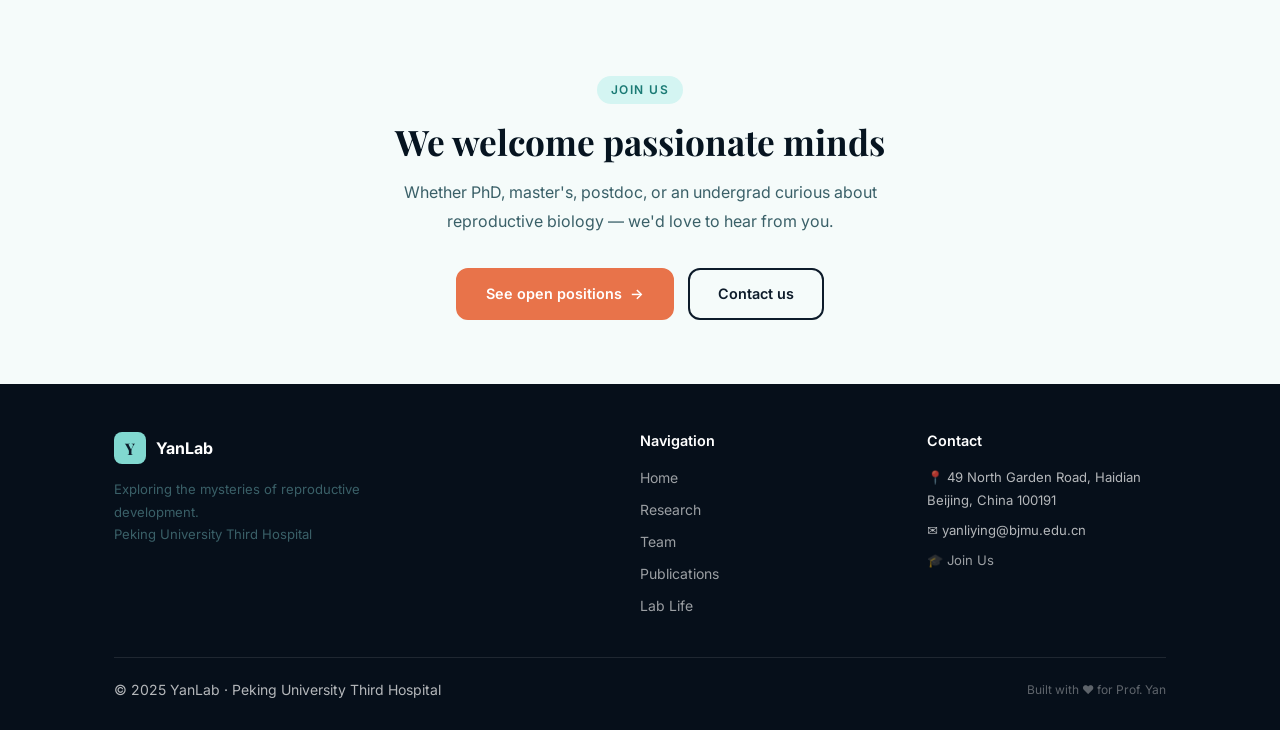
==== commit 96b95a12: "fixed admin update issue" ====
--- a/index.html
+++ b/index.html
@@ -408,13 +408,13 @@
           </div>
 
           <h1>
-            <span data-zh>探索生命<em>起点</em>的奥秘</span>
-            <span data-en>Decoding the <em>origins</em> of life</span>
+            <span data-zh data-cms="slogan">探索生命<em>起点</em>的奥秘</span>
+            <span data-en data-cms="slogan">Decoding the <em>origins</em> of life</span>
           </h1>
 
           <p class="hero-desc">
-            <span data-zh>我们致力于揭示人类早期生命发育的遗传与表观遗传调控规律，让更多家庭实现健康生育的梦想。</span>
-            <span data-en>We unravel the genetic and epigenetic logic of early human development, helping more families realize the dream of healthy reproduction.</span>
+            <span data-zh data-cms="desc">我们致力于揭示人类早期生命发育的遗传与表观遗传调控规律，让更多家庭实现健康生育的梦想。</span>
+            <span data-en data-cms="desc">We unravel the genetic and epigenetic logic of early human development, helping more families realize the dream of healthy reproduction.</span>
           </p>
 
           <div class="hero-btns">
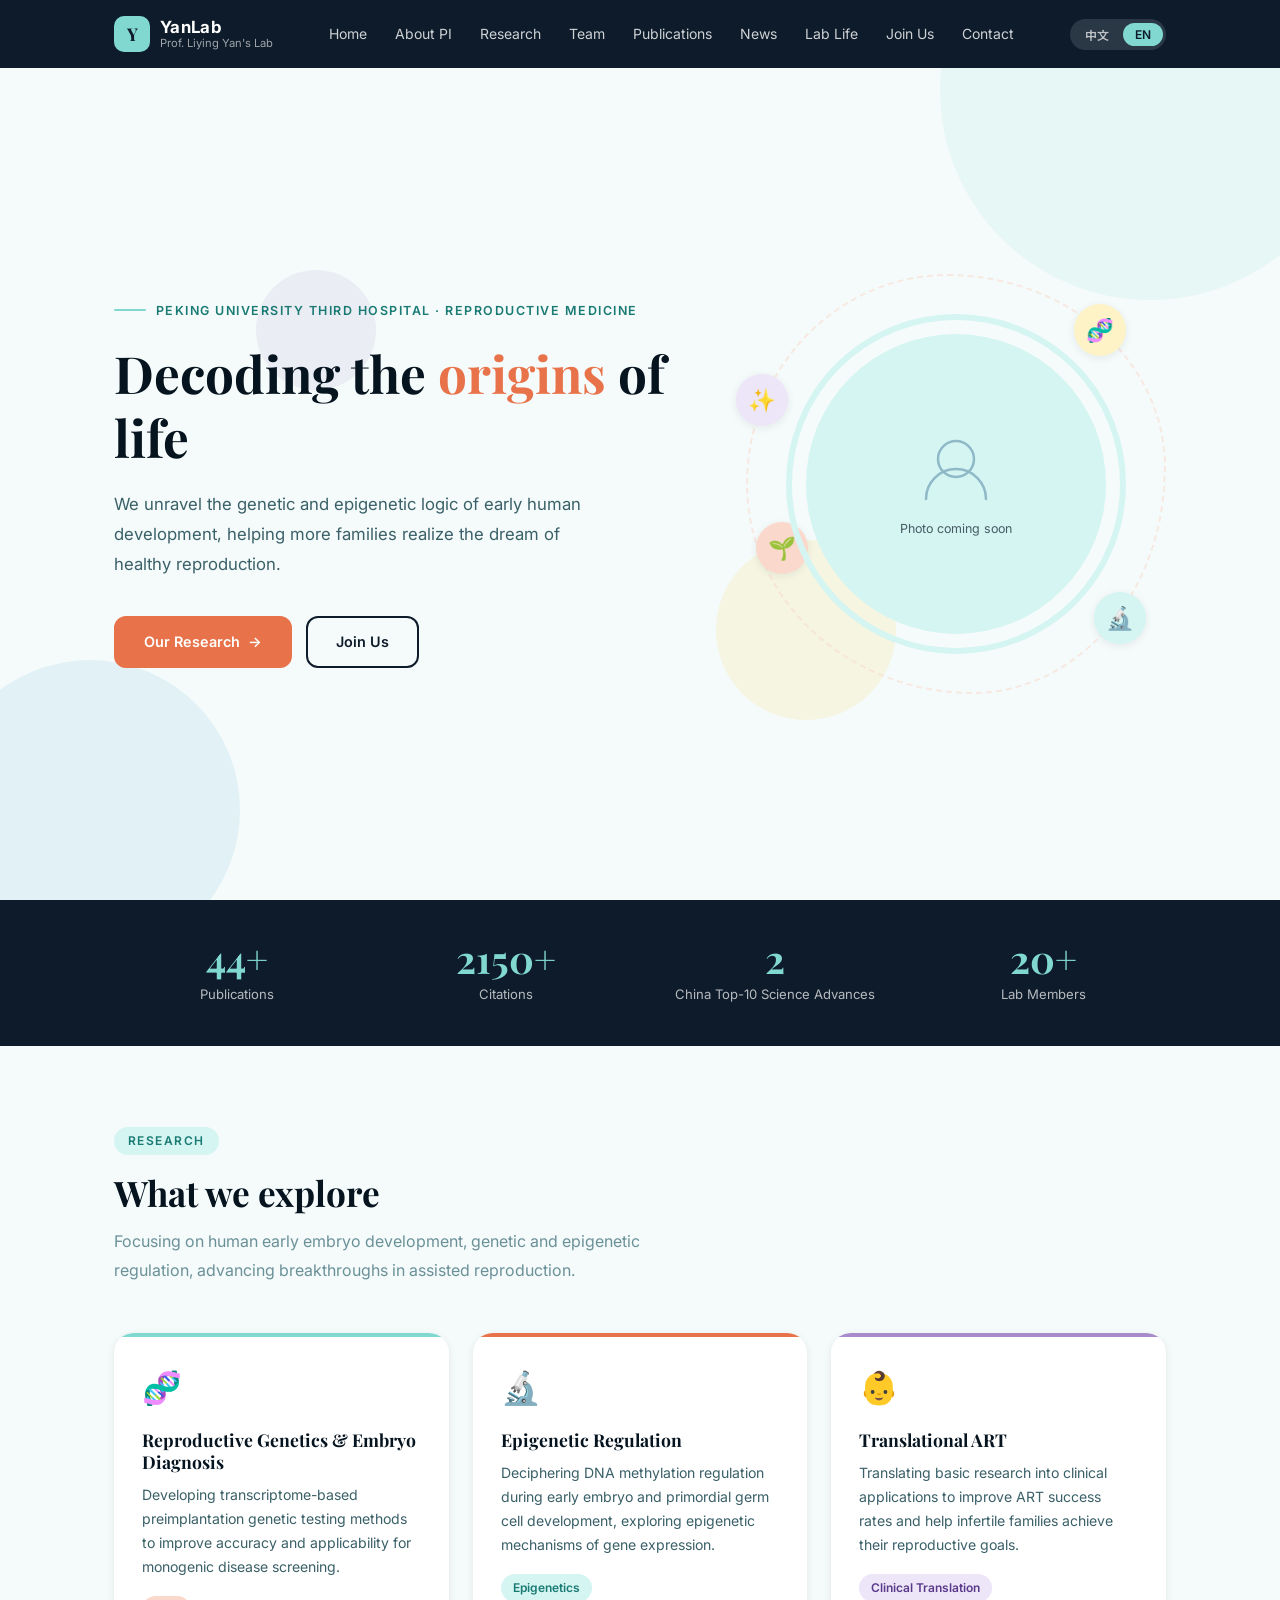
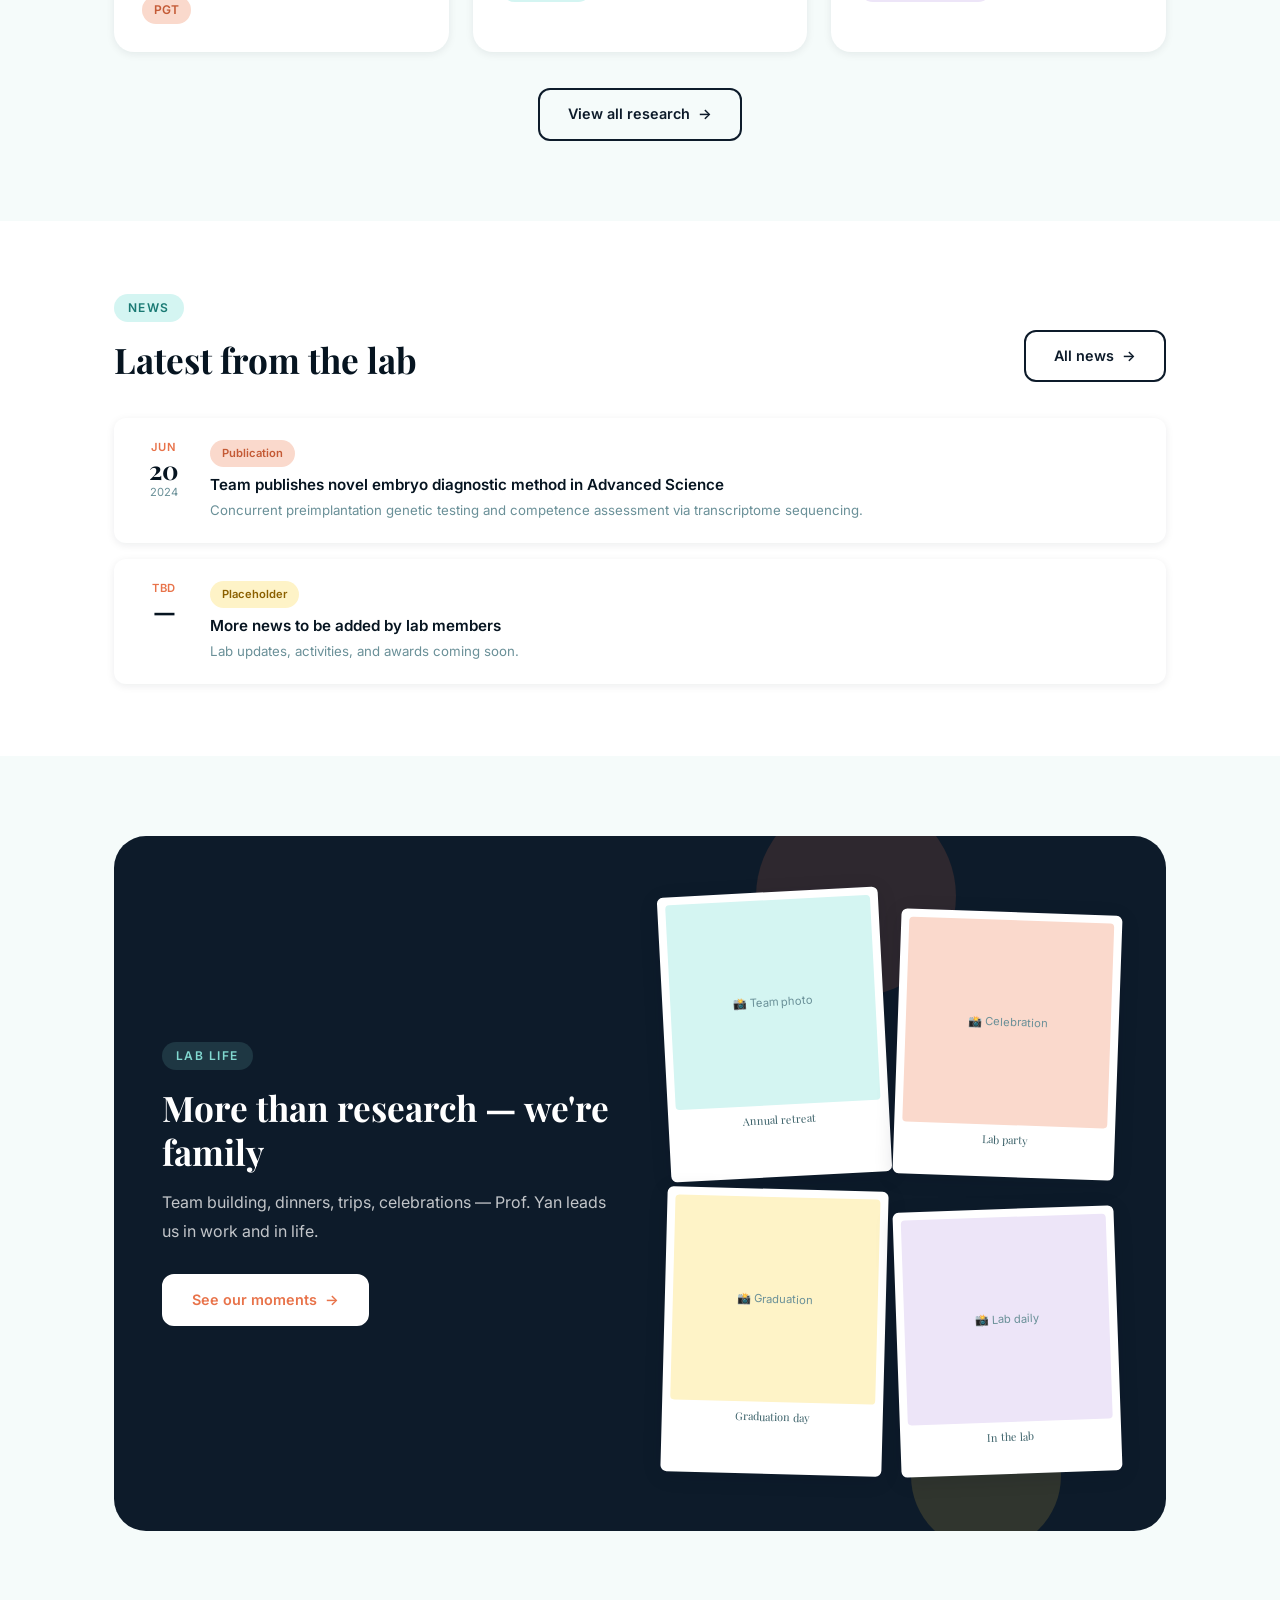
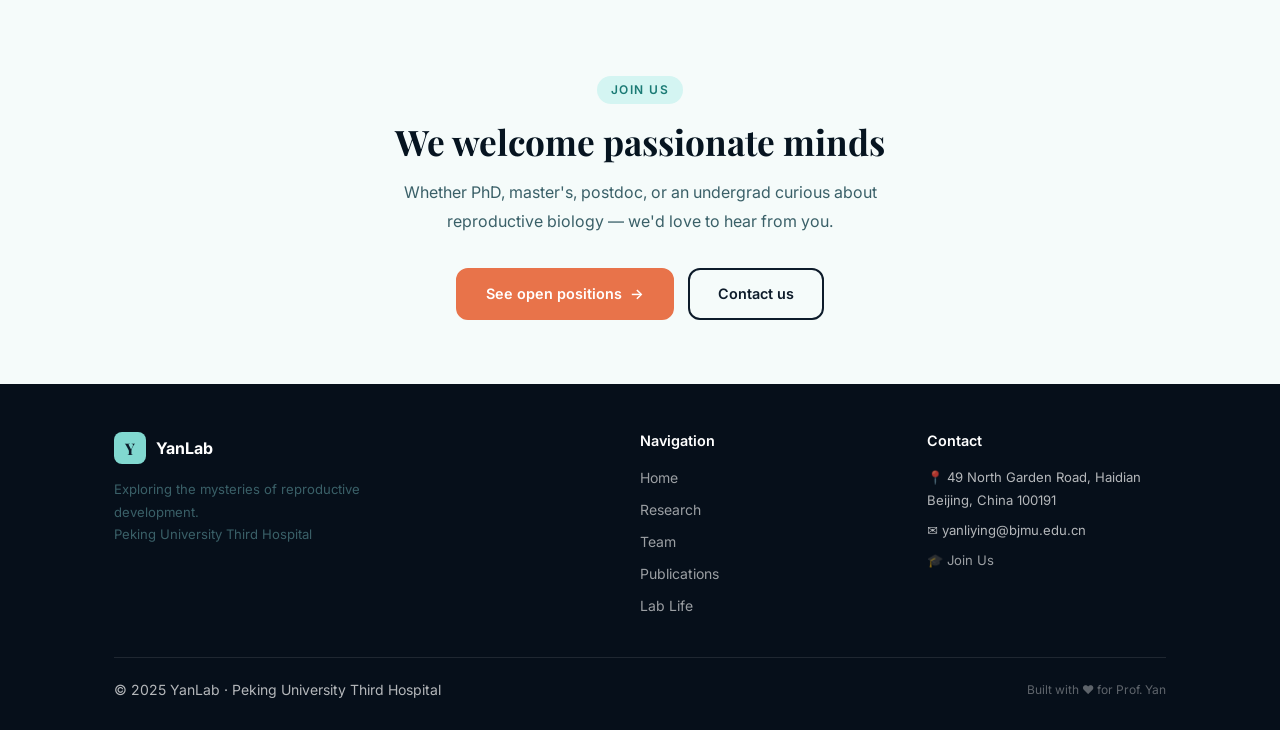
==== commit 64c22287: "v8" ====
--- a/index.html
+++ b/index.html
@@ -402,7 +402,7 @@
           <div class="hero-eyebrow">
             <div class="hero-eyebrow-line"></div>
             <span class="hero-eyebrow-text">
-              <span data-zh>北京大学第三医院 · 生殖医学科</span>
+              <span data-zh data-cms="home-subtitle">北京大学第三医院 · 生殖医学科</span>
               <span data-en>Peking University Third Hospital · Reproductive Medicine</span>
             </span>
           </div>
@@ -419,12 +419,12 @@
 
           <div class="hero-btns">
             <a href="/pages/research.html" class="btn btn-primary">
-              <span data-zh>了解我们的研究</span>
+              <span data-zh data-cms="home-cta1">了解我们的研究</span>
               <span data-en>Our Research</span>
               →
             </a>
             <a href="/pages/joinus.html" class="btn btn-outline">
-              <span data-zh>加入我们</span>
+              <span data-zh data-cms="home-cta2">加入我们</span>
               <span data-en>Join Us</span>
             </a>
           </div>
@@ -469,28 +469,28 @@
         <div class="stat-item">
           <div class="stat-number count-up" data-target="45" data-suffix="+">0</div>
           <div class="stat-label">
-            <span data-zh>发表论文</span>
+            <span data-zh data-cms="home-stat1-label">发表论文</span>
             <span data-en>Publications</span>
           </div>
         </div>
         <div class="stat-item">
           <div class="stat-number count-up" data-target="2200" data-suffix="+">0</div>
           <div class="stat-label">
-            <span data-zh>论文被引次数</span>
+            <span data-zh data-cms="home-stat2-label">论文被引次数</span>
             <span data-en>Citations</span>
           </div>
         </div>
         <div class="stat-item">
           <div class="stat-number count-up" data-target="2">0</div>
           <div class="stat-label">
-            <span data-zh>入选中国科学十大进展</span>
+            <span data-zh data-cms="home-stat3-label">入选中国科学十大进展</span>
             <span data-en>China Top-10 Science Advances</span>
           </div>
         </div>
         <div class="stat-item">
           <div class="stat-number count-up" data-target="20" data-suffix="+">0</div>
           <div class="stat-label">
-            <span data-zh>实验室成员</span>
+            <span data-zh data-cms="home-stat4-label">实验室成员</span>
             <span data-en>Lab Members</span>
           </div>
         </div>
@@ -507,11 +507,11 @@
           <span data-en>Research</span>
         </span>
         <h2 class="section-title">
-          <span data-zh>我们在探索什么</span>
+          <span data-zh data-cms="home-research-title">我们在探索什么</span>
           <span data-en>What we explore</span>
         </h2>
         <p class="section-subtitle">
-          <span data-zh>聚焦人类早期胚胎发育、遗传与表观遗传调控，推动辅助生殖技术的科学突破。</span>
+          <span data-zh data-cms="home-research-desc">聚焦人类早期胚胎发育、遗传与表观遗传调控，推动辅助生殖技术的科学突破。</span>
           <span data-en>Focusing on human early embryo development, genetic and epigenetic regulation, advancing breakthroughs in assisted reproduction.</span>
         </p>
       </div>
@@ -592,7 +592,7 @@
             <span data-en>News</span>
           </span>
           <h2 class="section-title" style="margin-bottom:0;">
-            <span data-zh>实验室最新动态</span>
+            <span data-zh data-cms="home-news-title">实验室最新动态</span>
             <span data-en>Latest from the lab</span>
           </h2>
         </div>
@@ -668,7 +668,7 @@
             <span data-en>Lab Life</span>
           </span>
           <h2>
-            <span data-zh>不只是科研，也是家人</span>
+            <span data-zh data-cms="home-life-title">不只是科研，也是家人</span>
             <span data-en>More than research — we're family</span>
           </h2>
           <p>
@@ -742,7 +742,7 @@
     <div class="container">
       <div class="reveal">
         <span class="section-tag">
-          <span data-zh>加入我们</span>
+          <span data-zh data-cms="home-cta2">加入我们</span>
           <span data-en>Join Us</span>
         </span>
         <h2 style="margin-bottom:14px;">
@@ -770,5 +770,7 @@
 
   <script src="js/main.js"></script>
   <script src="js/cms.js"></script>
+  <script src="js/sheets.js"></script>
+  <script src="../js/sheets.js"></script>
 </body>
 </html>
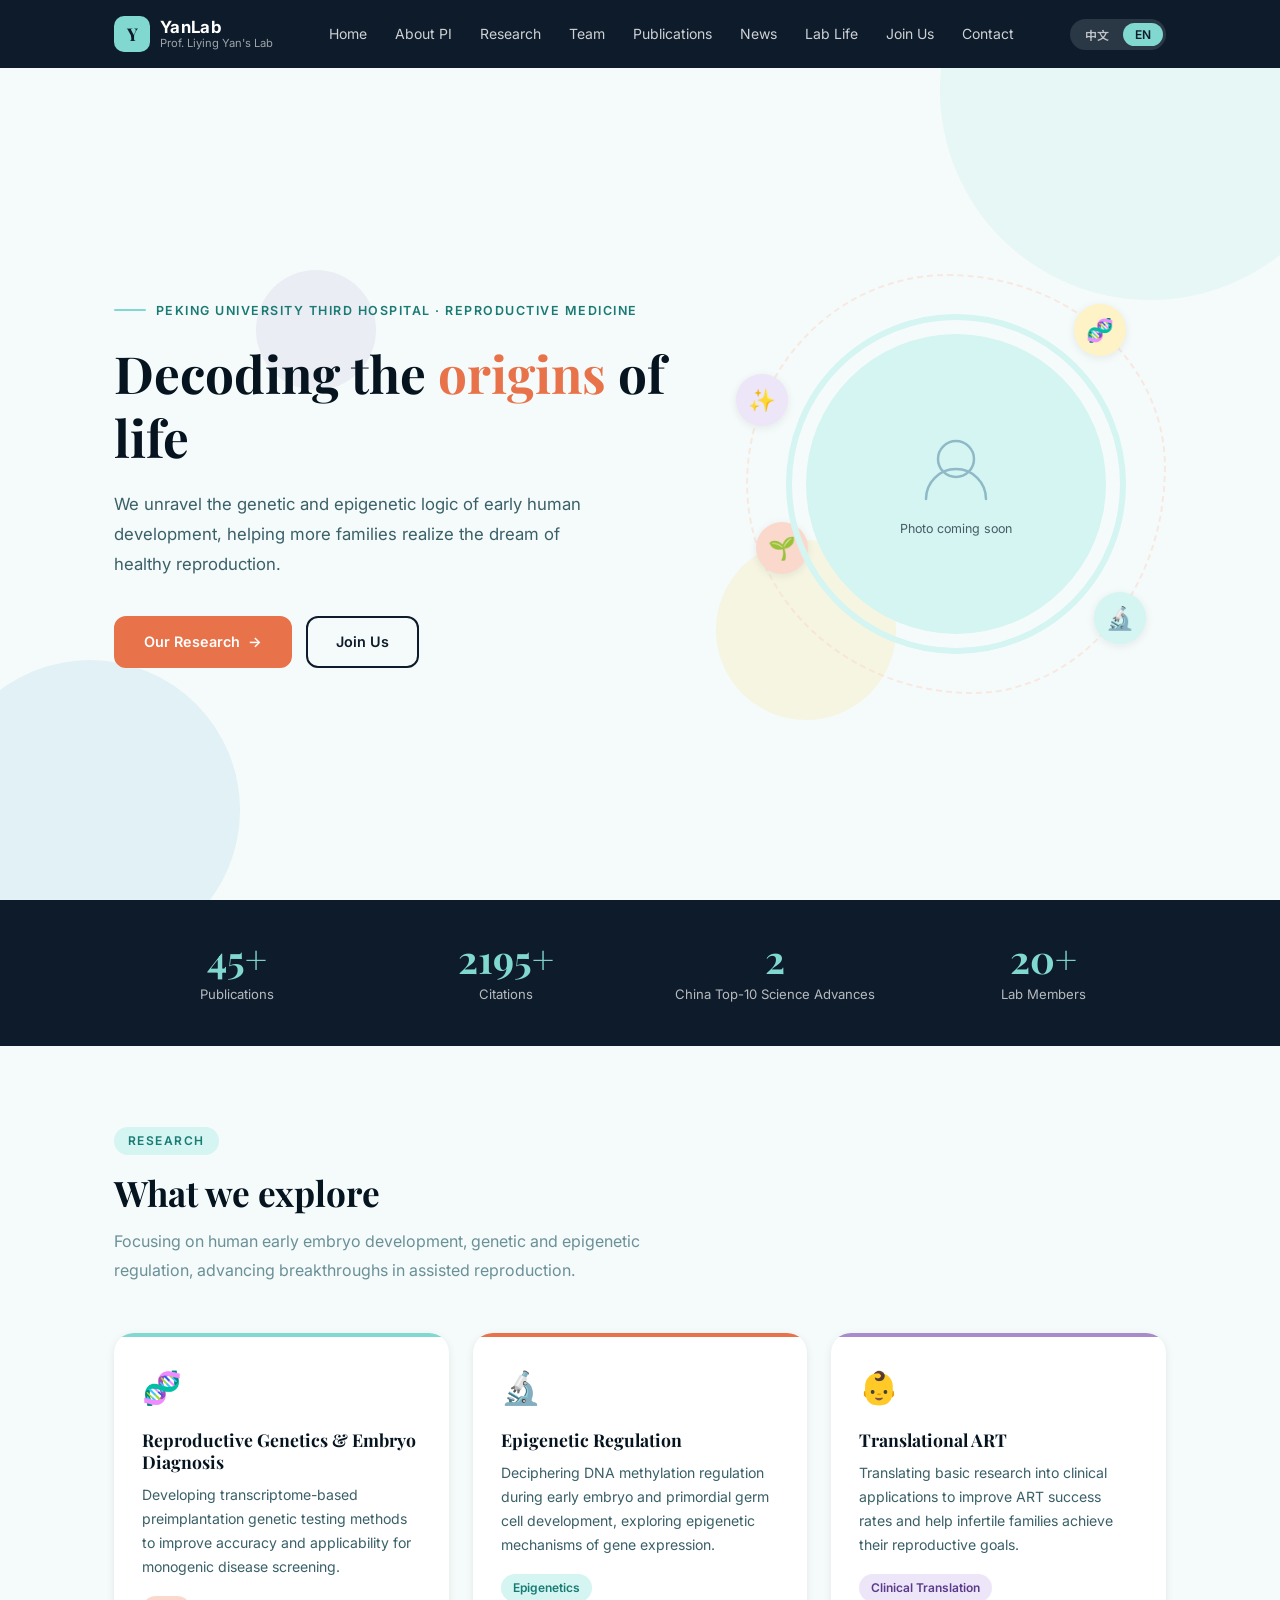
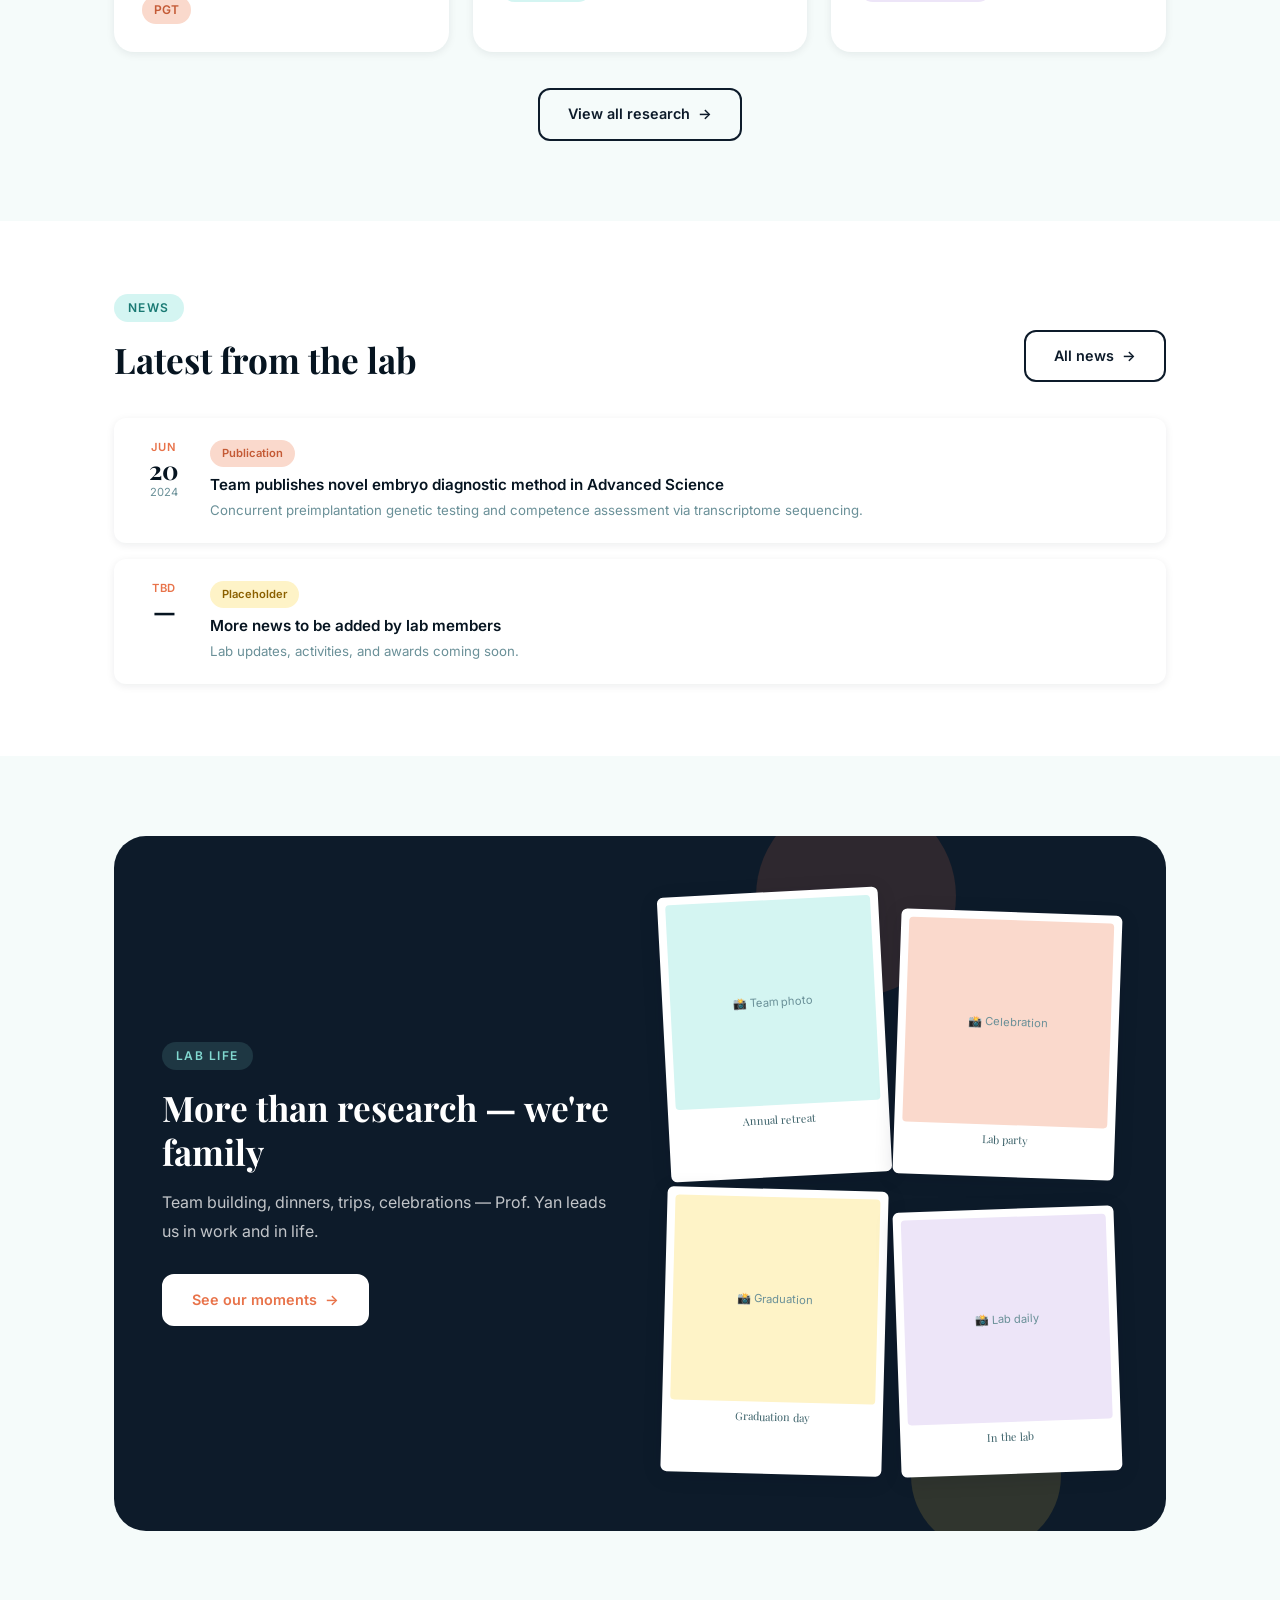
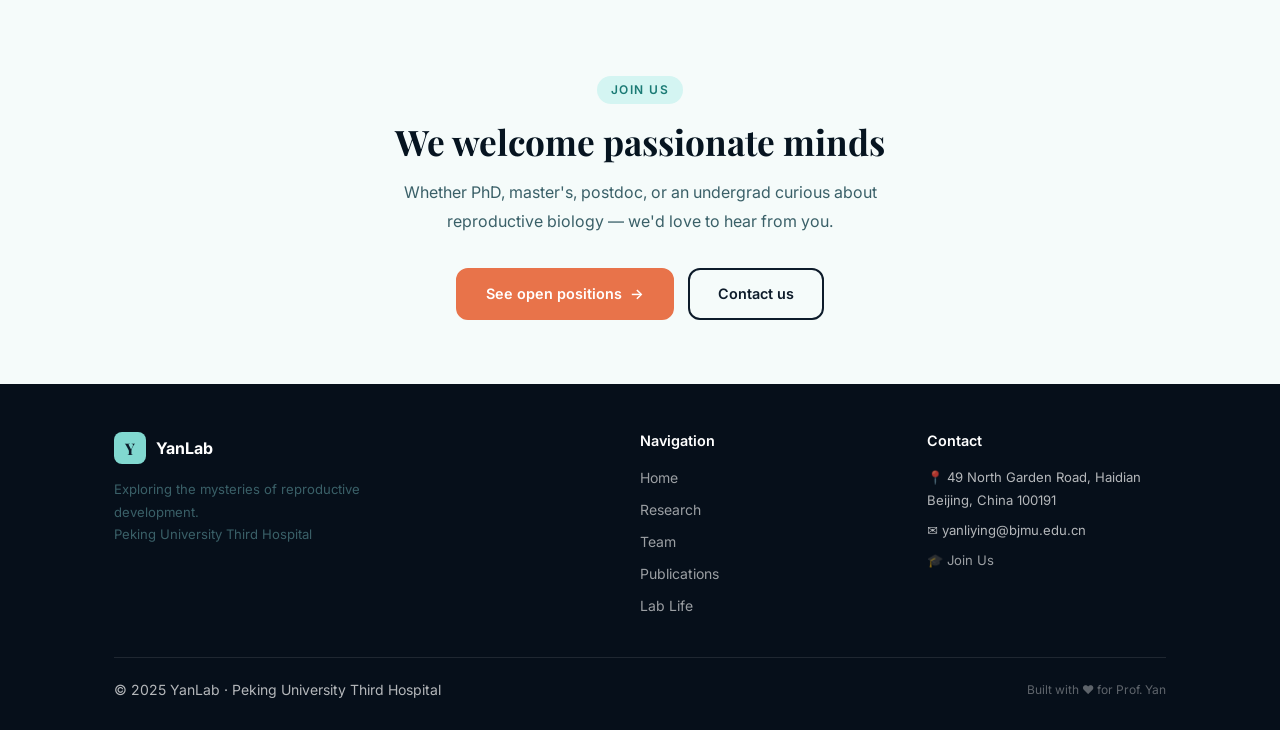
==== commit 80c6ebcf: "images" ====
--- a/index.html
+++ b/index.html
@@ -772,5 +772,6 @@
   <script src="js/cms.js"></script>
   <script src="js/sheets.js"></script>
   <script src="../js/sheets.js"></script>
+  <script src="js/icons.js"></script>
 </body>
 </html>
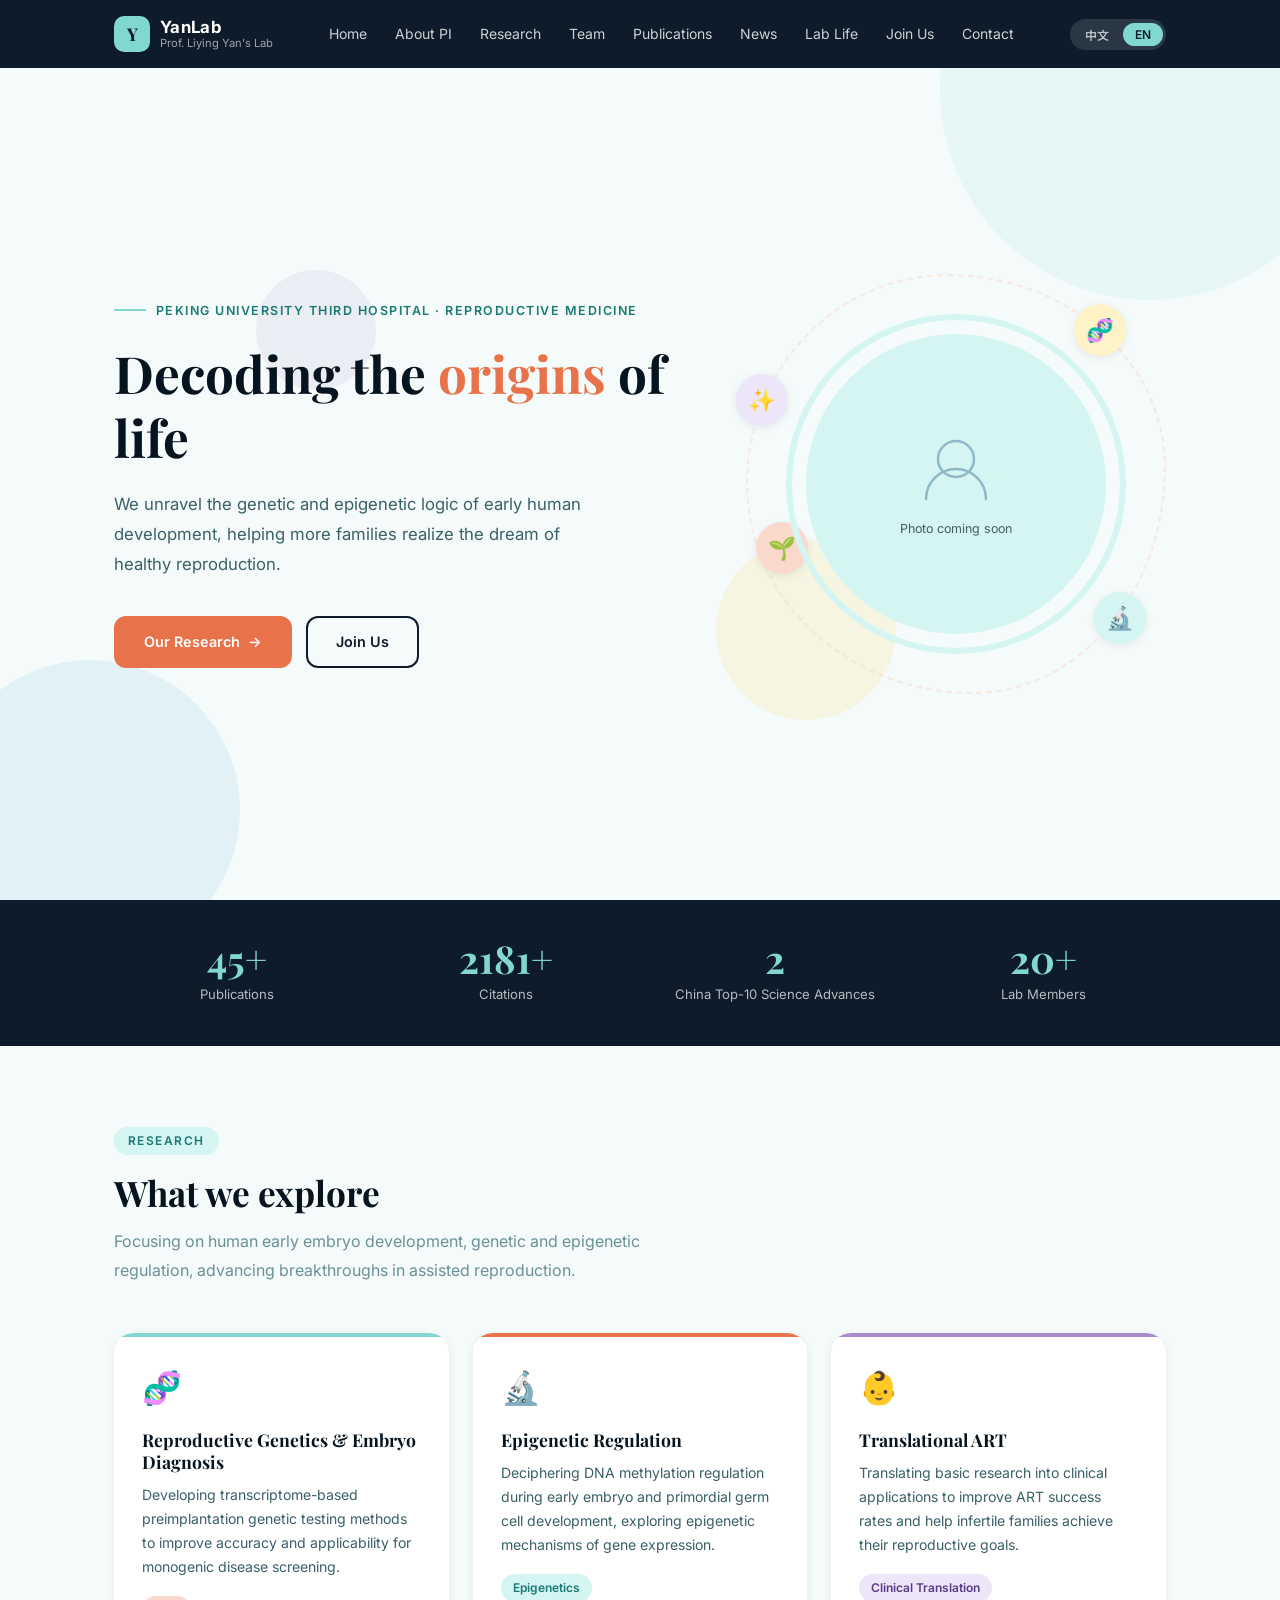
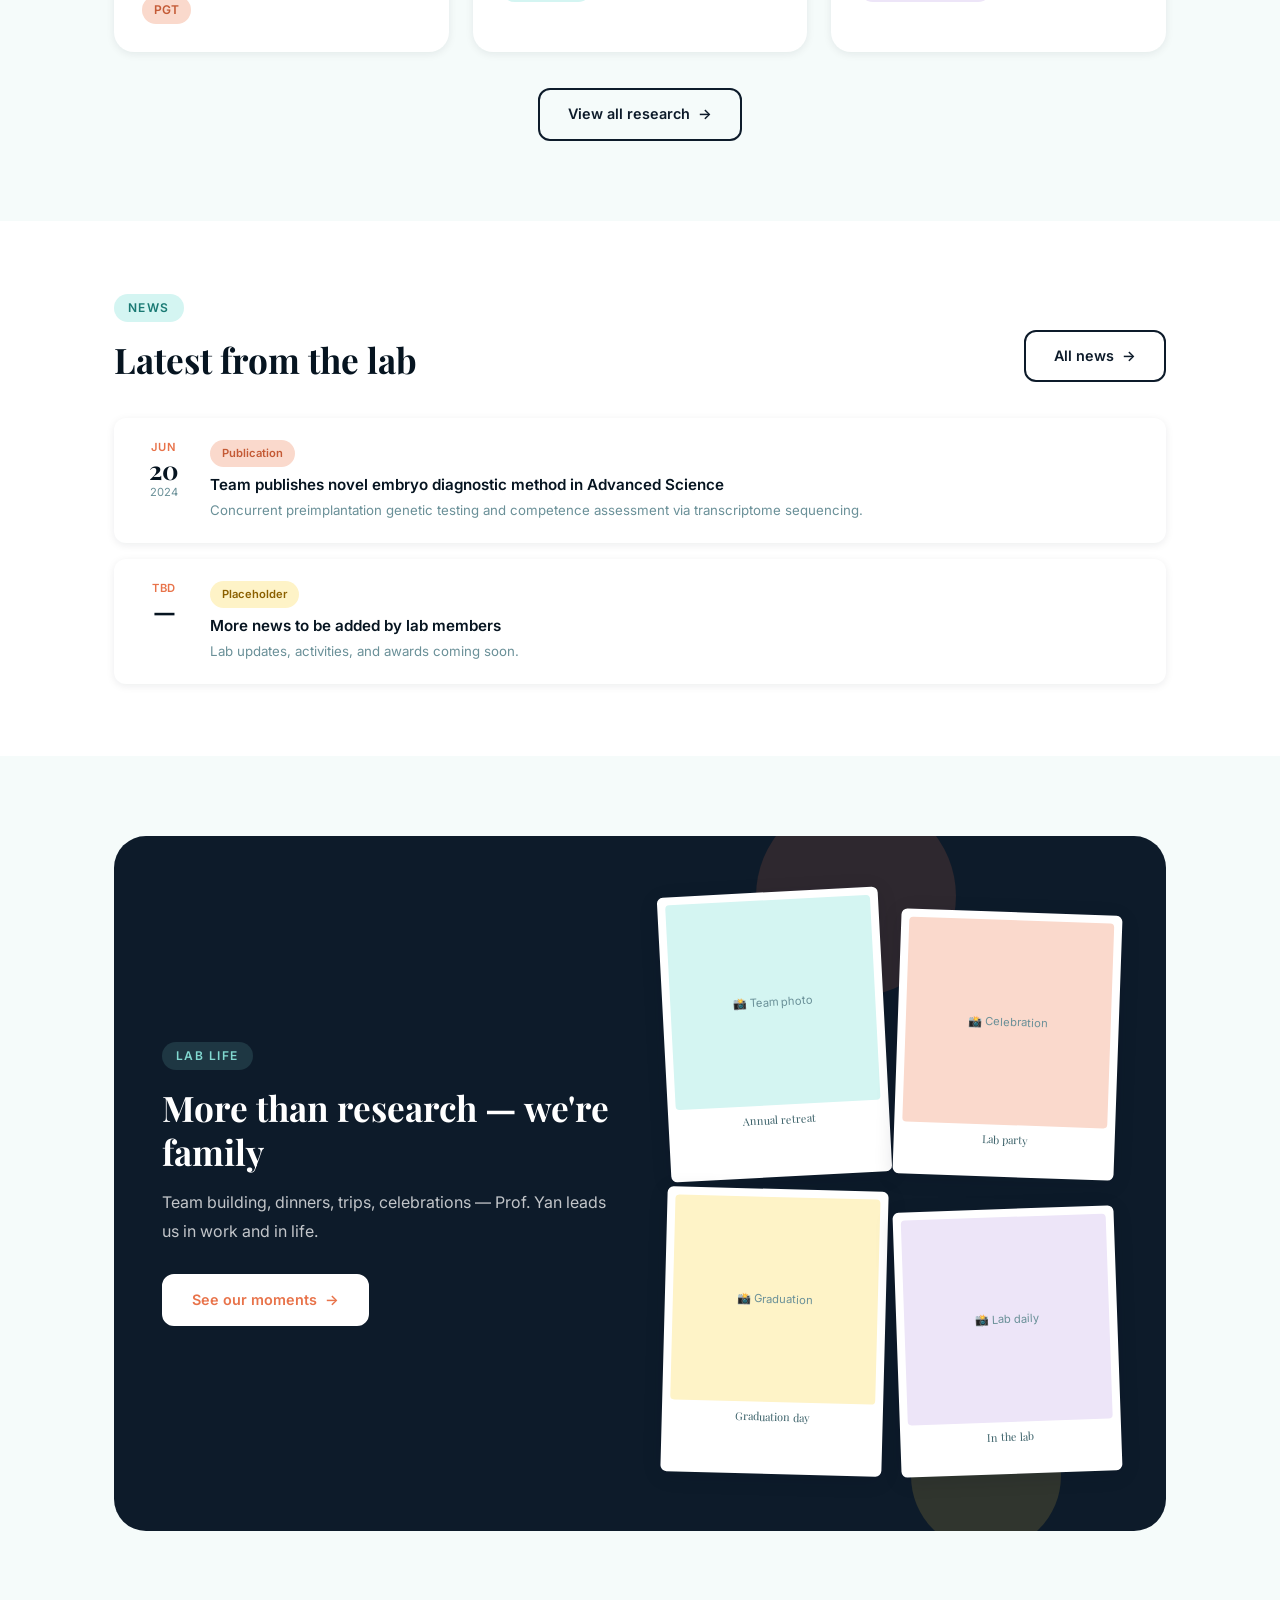
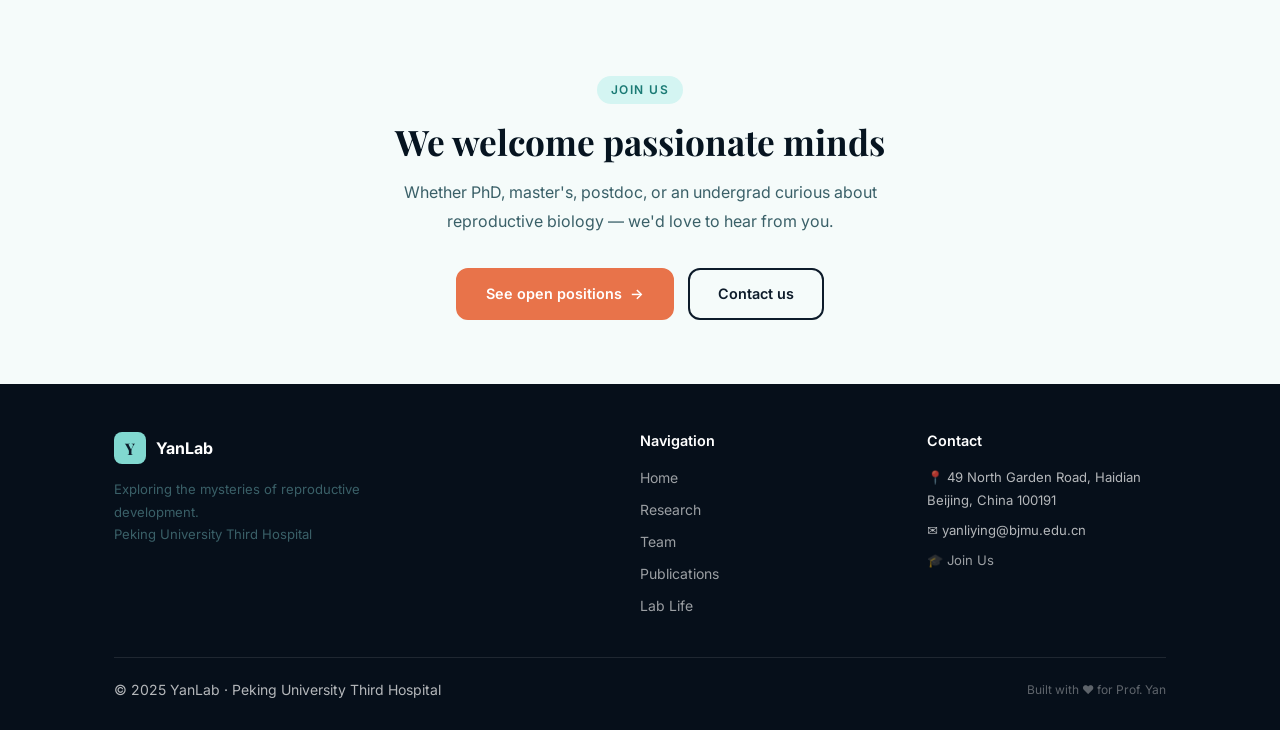
==== commit 193418d3: "loading animation" ====
--- a/index.html
+++ b/index.html
@@ -9,6 +9,7 @@
   <link rel="preconnect" href="https://fonts.gstatic.com" crossorigin>
   <link href="https://fonts.googleapis.com/css2?family=Playfair+Display:wght@400;700&family=Inter:wght@400;500;600&family=Noto+Sans+SC:wght@400;500;700&family=Noto+Serif+SC:wght@400;700&display=swap" rel="stylesheet">
   <link rel="stylesheet" href="css/style.css">
+  <script src="js/loader.js"></script>
   <style>
     /* ── Hero ── */
     .hero {
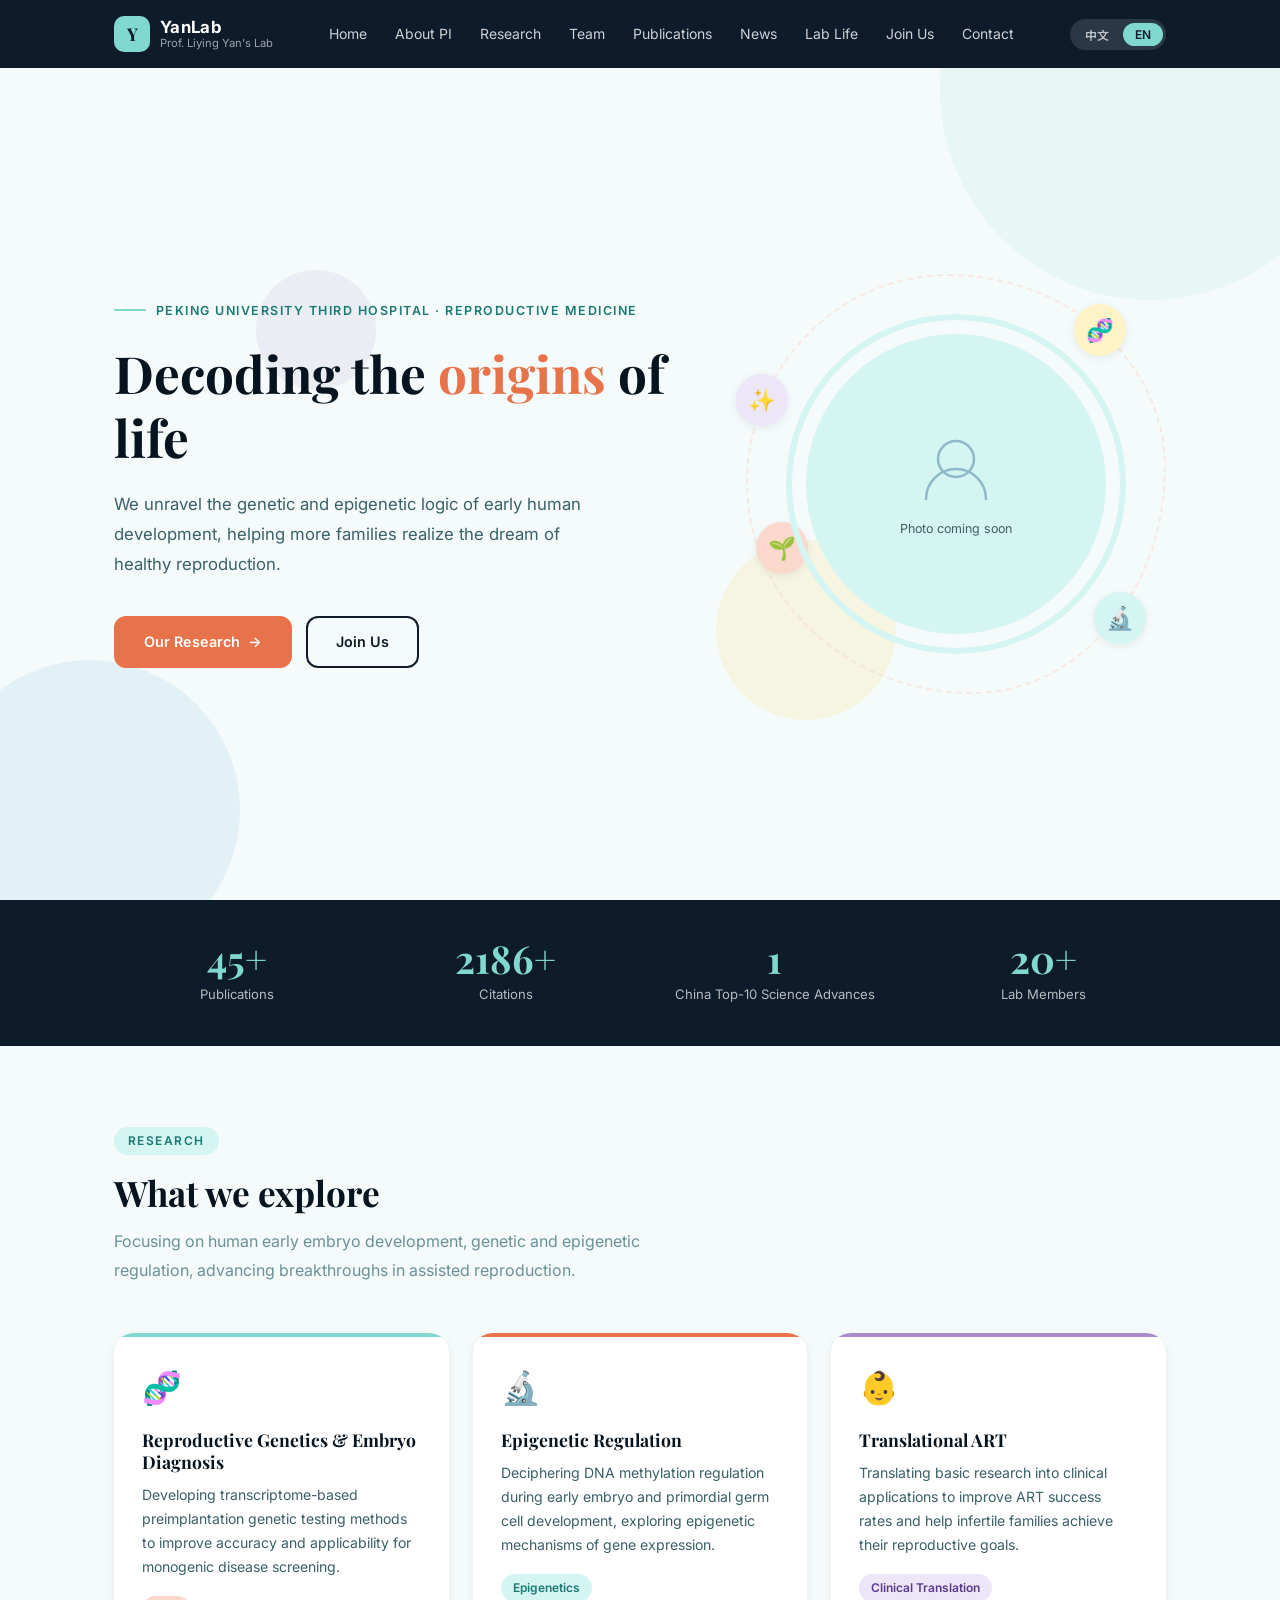
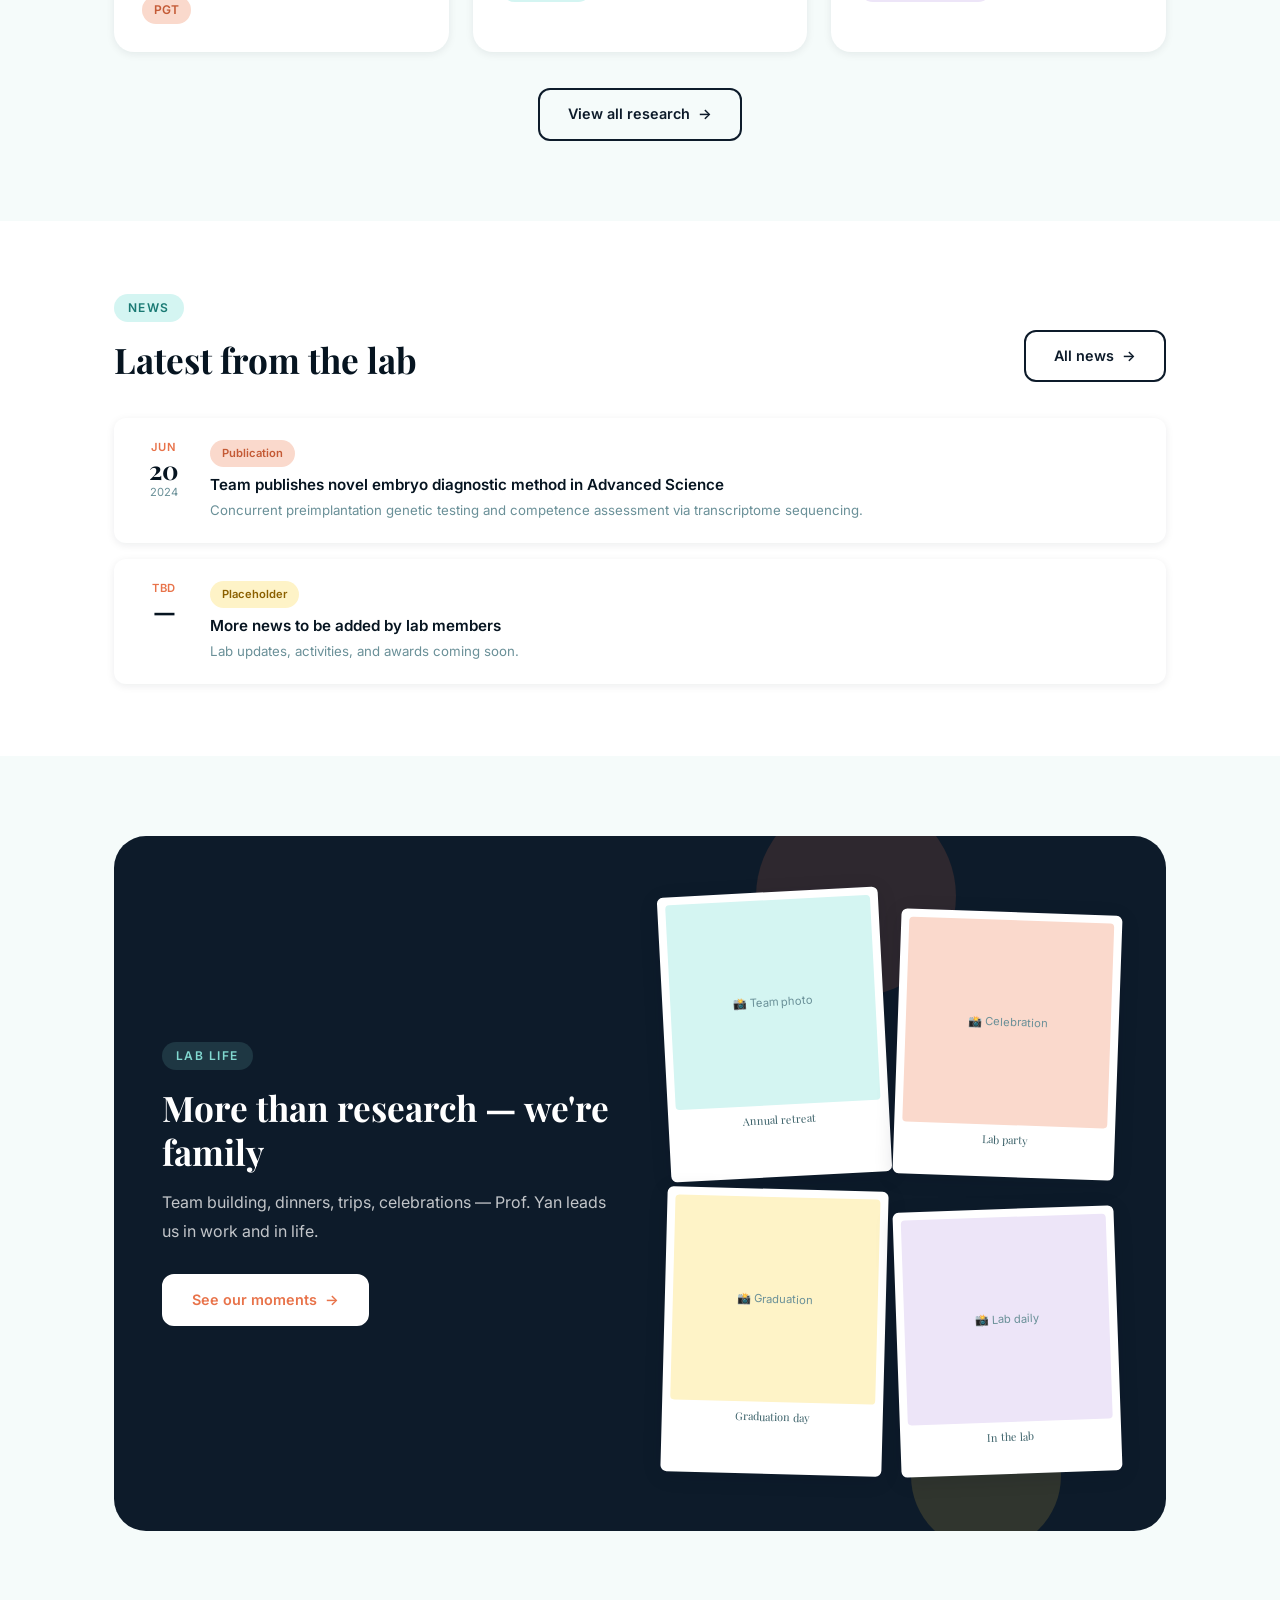
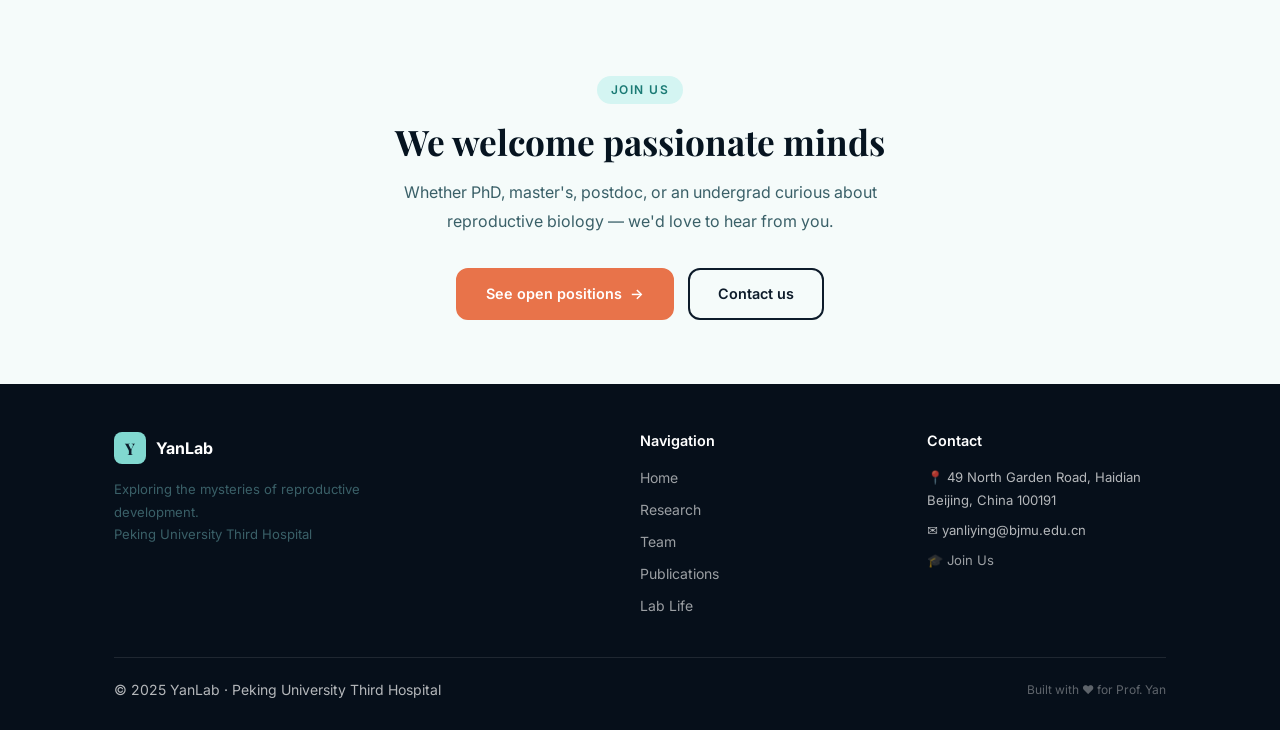
==== commit df53e83b: "Change ProfYan's Image" ====
--- a/index.html
+++ b/index.html
@@ -482,7 +482,7 @@
           </div>
         </div>
         <div class="stat-item">
-          <div class="stat-number count-up" data-target="2">0</div>
+          <div class="stat-number count-up" data-target="1">0</div>
           <div class="stat-label">
             <span data-zh data-cms="home-stat3-label">入选中国科学十大进展</span>
             <span data-en>China Top-10 Science Advances</span>
